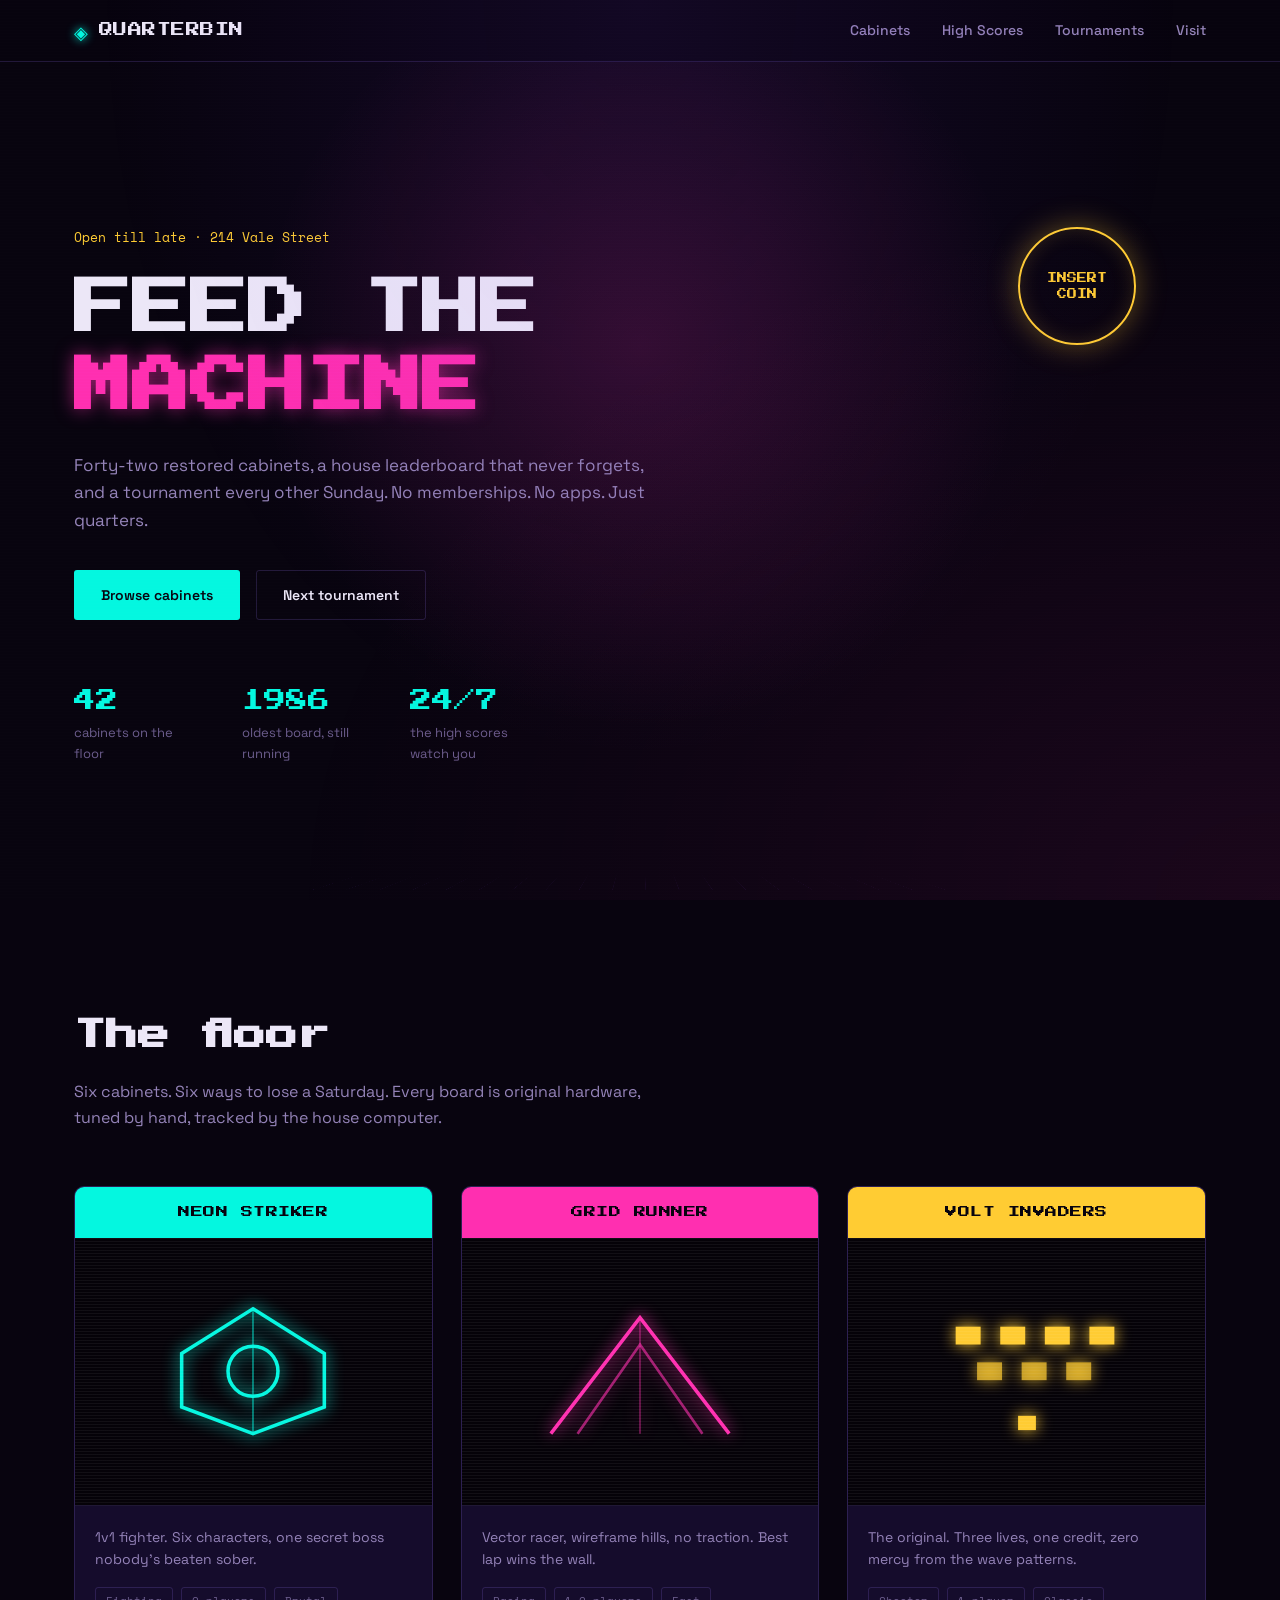
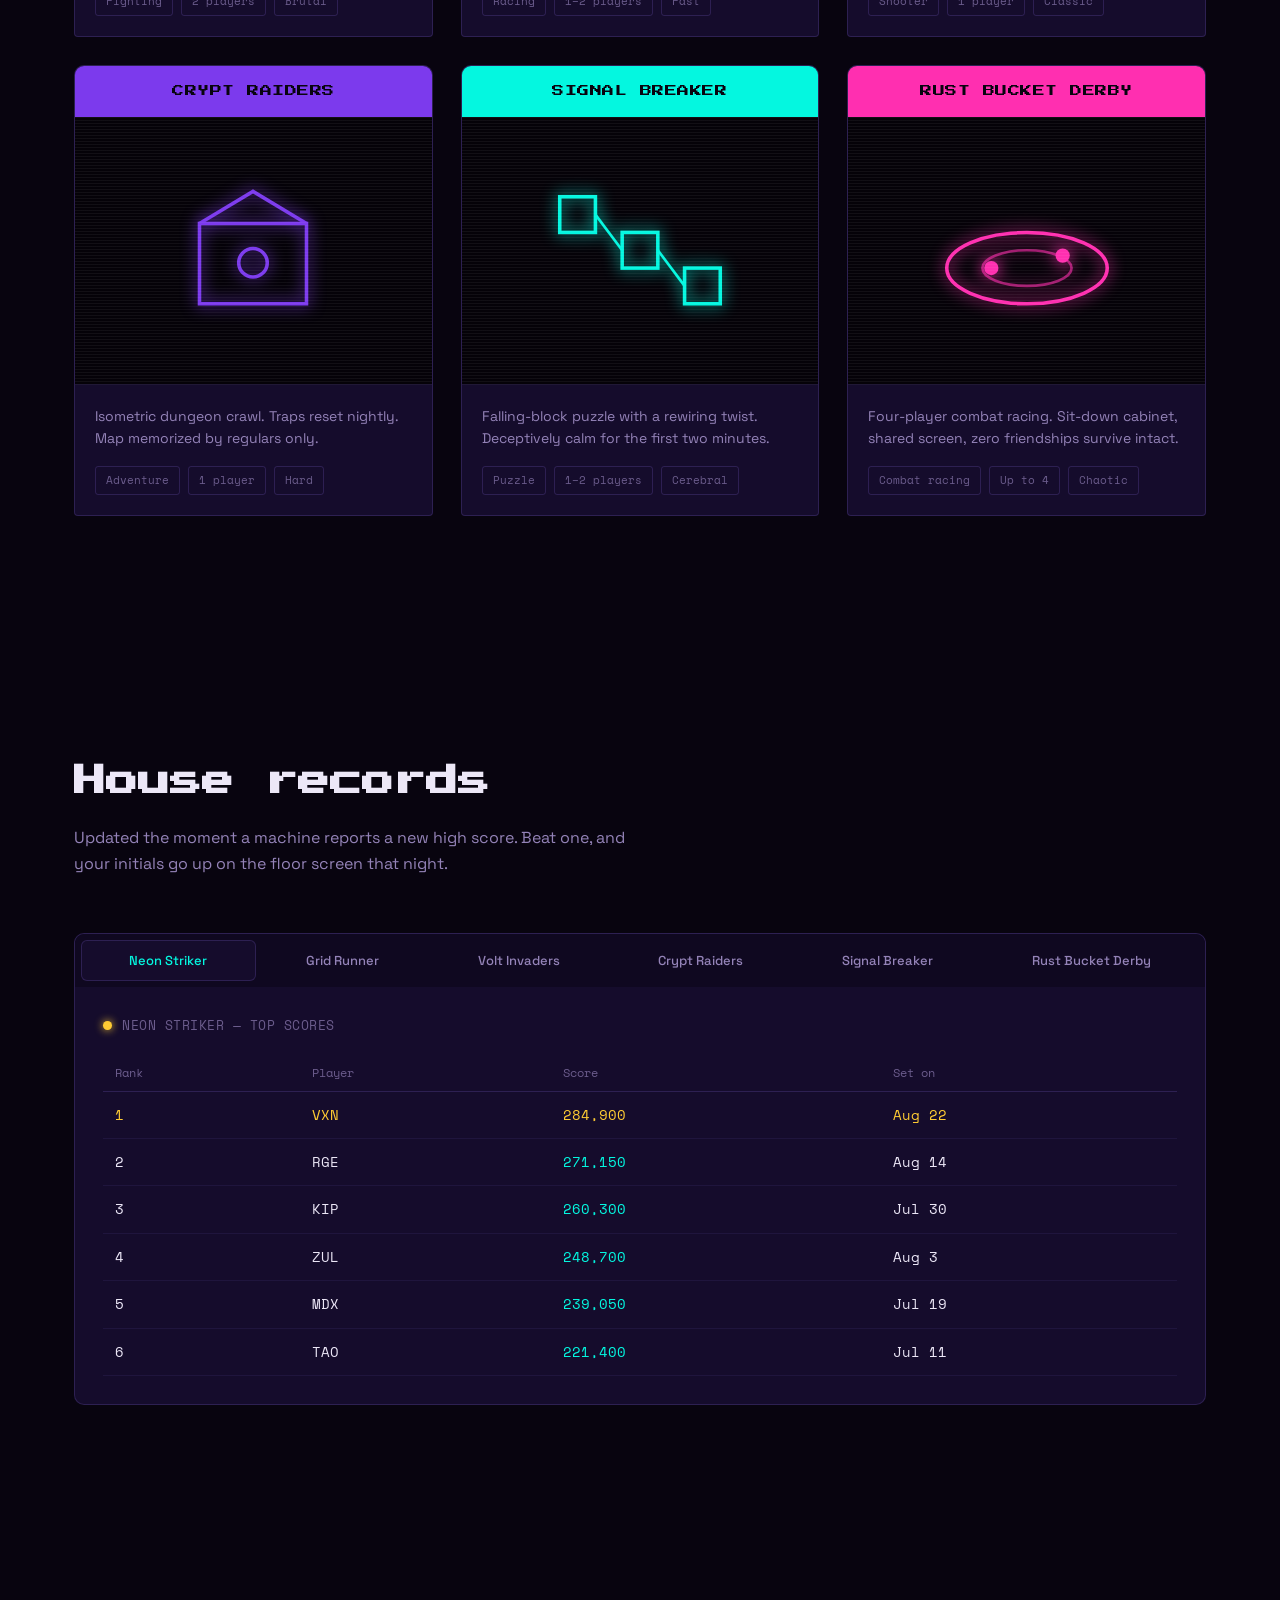
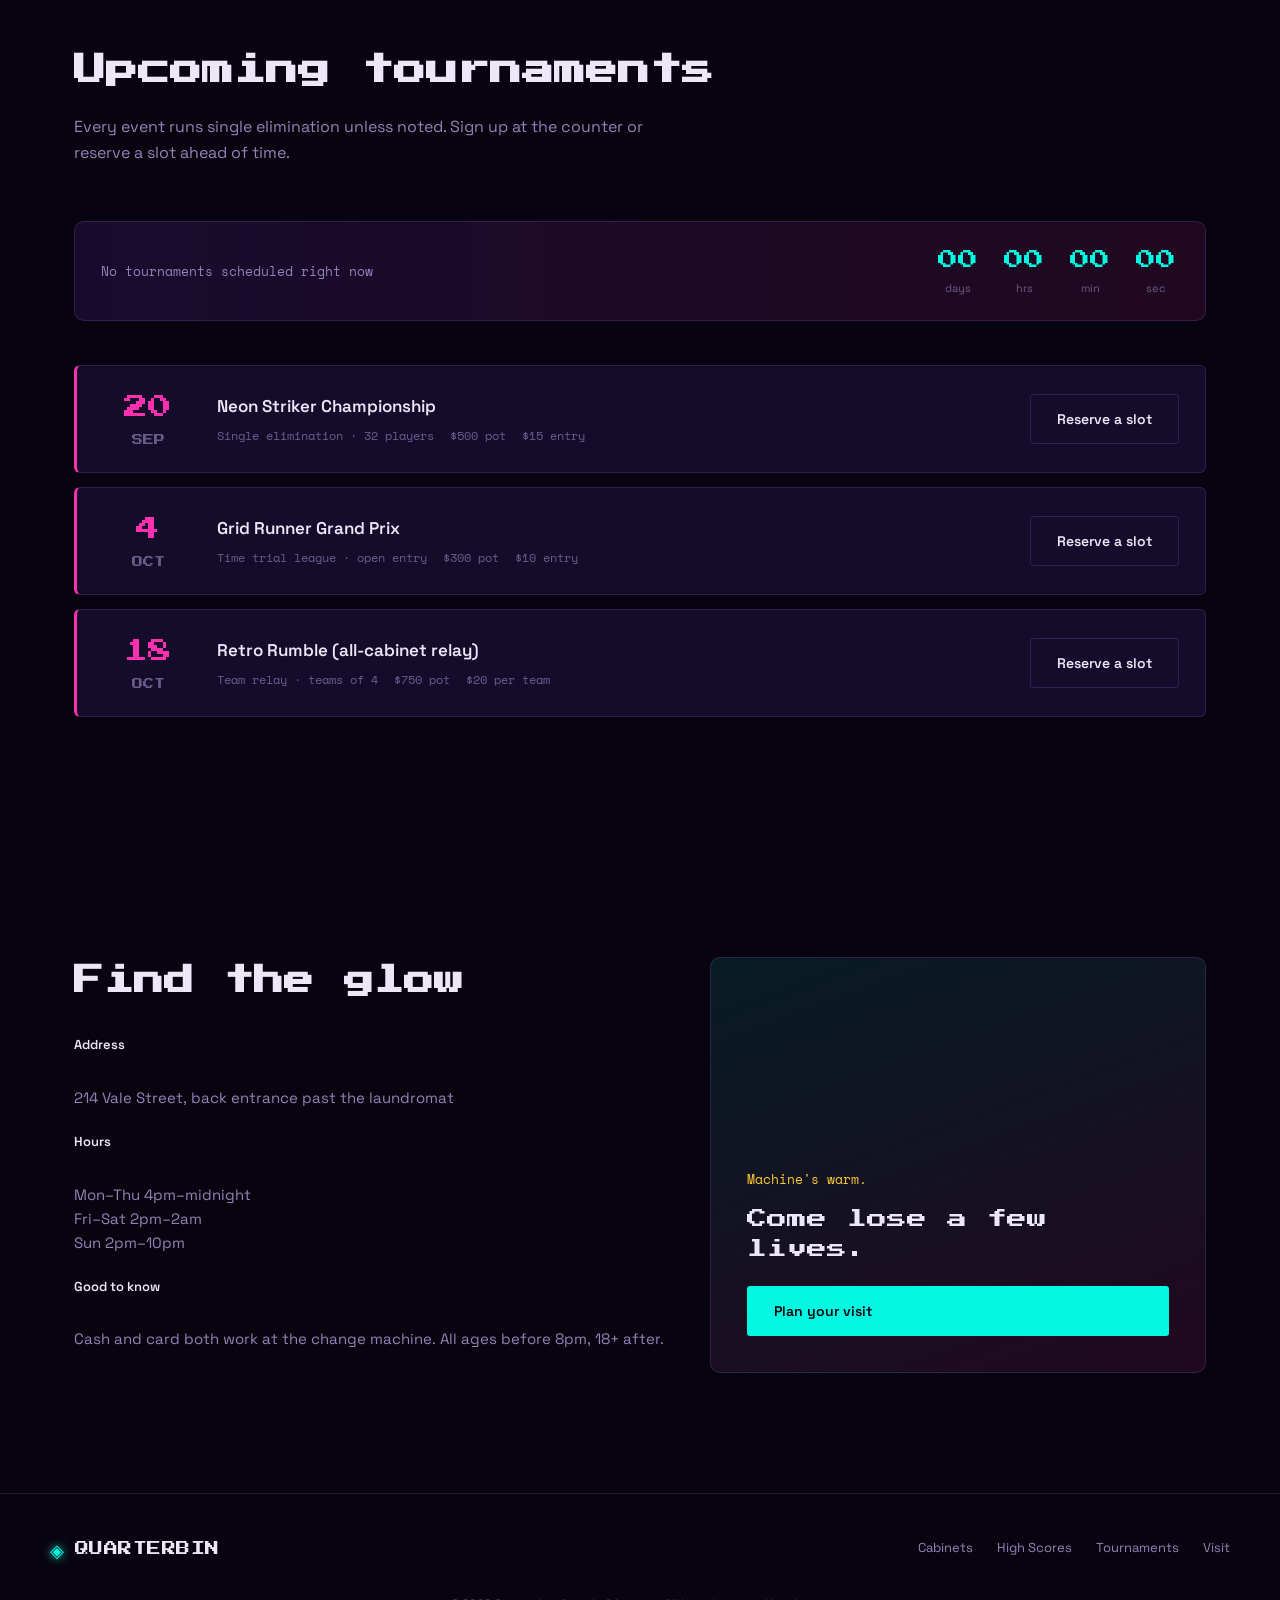
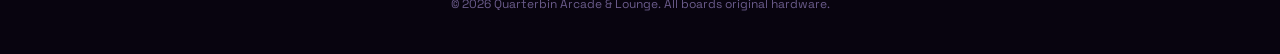
==== index.html @ ea7c8a35 "Add files via upload" ====
<!DOCTYPE html>
<html lang="en">
<head>
<meta charset="UTF-8">
<meta name="viewport" content="width=device-width, initial-scale=1.0">
<title>QUARTERBIN &mdash; Arcade &amp; Lounge</title>
<meta name="description" content="QUARTERBIN is a retro arcade lounge with 40+ working cabinets, live leaderboards, and monthly tournaments.">
<link rel="preconnect" href="https://fonts.googleapis.com">
<link rel="preconnect" href="https://fonts.gstatic.com" crossorigin>
<link href="https://fonts.googleapis.com/css2?family=Press+Start+2P&family=Space+Grotesk:wght@400;500;600;700&family=Space+Mono:wght@400;700&display=swap" rel="stylesheet">
<link rel="stylesheet" href="styles.css">
</head>
<body>

<div class="scanline-overlay" aria-hidden="true"></div>
<div class="noise-overlay" aria-hidden="true"></div>

<a class="skip-link" href="#main">Skip to content</a>

<header class="site-header" id="top">
  <div class="header-inner">
    <a href="#top" class="logo">
      <span class="logo-mark">◈</span>
      <span class="logo-text">QUARTERBIN</span>
    </a>
    <button class="nav-toggle" id="navToggle" aria-expanded="false" aria-controls="primaryNav" aria-label="Toggle menu">
      <span></span><span></span><span></span>
    </button>
    <nav class="primary-nav" id="primaryNav">
      <a href="#games">Cabinets</a>
      <a href="#leaderboards">High Scores</a>
      <a href="#tournaments">Tournaments</a>
      <a href="#visit">Visit</a>
    </nav>
  </div>
</header>

<main id="main">

  <!-- HERO -->
  <section class="hero" id="home">
    <div class="hero-grid-floor" aria-hidden="true"></div>
    <div class="hero-content">
      <p class="hero-kicker">Open till late &middot; 214 Vale Street</p>
      <h1 class="hero-title">
        <span class="flicker-in">FEED THE</span>
        <span class="hero-title-accent flicker-in delay-1">MACHINE</span>
      </h1>
      <p class="hero-sub">Forty-two restored cabinets, a house leaderboard that never forgets, and a tournament every other Sunday. No memberships. No apps. Just quarters.</p>
      <div class="hero-actions">
        <a href="#games" class="btn btn-primary">Browse cabinets</a>
        <a href="#tournaments" class="btn btn-ghost">Next tournament</a>
      </div>
      <div class="hero-stats">
        <div class="hero-stat"><span class="num">42</span><span class="label">cabinets on the floor</span></div>
        <div class="hero-stat"><span class="num">1986</span><span class="label">oldest board, still running</span></div>
        <div class="hero-stat"><span class="num">24/7</span><span class="label">the high scores watch you</span></div>
      </div>
    </div>
    <div class="hero-coin" aria-hidden="true">
      <span>INSERT<br>COIN</span>
    </div>
  </section>

  <!-- GAMES -->
  <section class="games" id="games">
    <div class="section-head">
      <h2>The floor</h2>
      <p>Six cabinets. Six ways to lose a Saturday. Every board is original hardware, tuned by hand, tracked by the house computer.</p>
    </div>

    <div class="cabinet-grid">

      <article class="cabinet" style="--glow:#04f7e0;">
        <div class="cabinet-marquee">NEON STRIKER</div>
        <div class="cabinet-screen">
          <div class="screen-content">
            <svg viewBox="0 0 120 90" class="cab-art" aria-hidden="true">
              <polygon points="60,10 100,35 100,65 60,80 20,65 20,35" fill="none" stroke="currentColor" stroke-width="2"/>
              <circle cx="60" cy="45" r="14" fill="none" stroke="currentColor" stroke-width="2"/>
              <line x1="60" y1="10" x2="60" y2="80" stroke="currentColor" stroke-width="1" opacity="0.5"/>
            </svg>
          </div>
          <div class="screen-scan" aria-hidden="true"></div>
        </div>
        <div class="cabinet-panel">
          <p class="cabinet-desc">1v1 fighter. Six characters, one secret boss nobody's beaten sober.</p>
          <div class="cabinet-tags"><span>Fighting</span><span>2 players</span><span>Brutal</span></div>
        </div>
      </article>

      <article class="cabinet" style="--glow:#ff2fb0;">
        <div class="cabinet-marquee">GRID RUNNER</div>
        <div class="cabinet-screen">
          <div class="screen-content">
            <svg viewBox="0 0 120 90" class="cab-art" aria-hidden="true">
              <path d="M10 80 L60 15 L110 80" fill="none" stroke="currentColor" stroke-width="2"/>
              <path d="M25 80 L60 30 L95 80" fill="none" stroke="currentColor" stroke-width="1.5" opacity="0.6"/>
              <line x1="60" y1="15" x2="60" y2="80" stroke="currentColor" stroke-width="1" opacity="0.4"/>
            </svg>
          </div>
          <div class="screen-scan" aria-hidden="true"></div>
        </div>
        <div class="cabinet-panel">
          <p class="cabinet-desc">Vector racer, wireframe hills, no traction. Best lap wins the wall.</p>
          <div class="cabinet-tags"><span>Racing</span><span>1&ndash;2 players</span><span>Fast</span></div>
        </div>
      </article>

      <article class="cabinet" style="--glow:#ffcc33;">
        <div class="cabinet-marquee">VOLT INVADERS</div>
        <div class="cabinet-screen">
          <div class="screen-content">
            <svg viewBox="0 0 120 90" class="cab-art" aria-hidden="true">
              <rect x="20" y="20" width="14" height="10" fill="currentColor"/>
              <rect x="45" y="20" width="14" height="10" fill="currentColor"/>
              <rect x="70" y="20" width="14" height="10" fill="currentColor"/>
              <rect x="95" y="20" width="14" height="10" fill="currentColor"/>
              <rect x="32" y="40" width="14" height="10" fill="currentColor" opacity="0.7"/>
              <rect x="57" y="40" width="14" height="10" fill="currentColor" opacity="0.7"/>
              <rect x="82" y="40" width="14" height="10" fill="currentColor" opacity="0.7"/>
              <rect x="55" y="70" width="10" height="8" fill="currentColor"/>
            </svg>
          </div>
          <div class="screen-scan" aria-hidden="true"></div>
        </div>
        <div class="cabinet-panel">
          <p class="cabinet-desc">The original. Three lives, one credit, zero mercy from the wave patterns.</p>
          <div class="cabinet-tags"><span>Shooter</span><span>1 player</span><span>Classic</span></div>
        </div>
      </article>

      <article class="cabinet" style="--glow:#7c3aed;">
        <div class="cabinet-marquee">CRYPT RAIDERS</div>
        <div class="cabinet-screen">
          <div class="screen-content">
            <svg viewBox="0 0 120 90" class="cab-art" aria-hidden="true">
              <rect x="30" y="30" width="60" height="45" fill="none" stroke="currentColor" stroke-width="2"/>
              <path d="M30 30 L60 12 L90 30" fill="none" stroke="currentColor" stroke-width="2"/>
              <circle cx="60" cy="52" r="8" fill="none" stroke="currentColor" stroke-width="2"/>
            </svg>
          </div>
          <div class="screen-scan" aria-hidden="true"></div>
        </div>
        <div class="cabinet-panel">
          <p class="cabinet-desc">Isometric dungeon crawl. Traps reset nightly. Map memorized by regulars only.</p>
          <div class="cabinet-tags"><span>Adventure</span><span>1 player</span><span>Hard</span></div>
        </div>
      </article>

      <article class="cabinet" style="--glow:#04f7e0;">
        <div class="cabinet-marquee">SIGNAL BREAKER</div>
        <div class="cabinet-screen">
          <div class="screen-content">
            <svg viewBox="0 0 120 90" class="cab-art" aria-hidden="true">
              <rect x="15" y="15" width="20" height="20" fill="none" stroke="currentColor" stroke-width="2"/>
              <rect x="50" y="35" width="20" height="20" fill="none" stroke="currentColor" stroke-width="2"/>
              <rect x="85" y="55" width="20" height="20" fill="none" stroke="currentColor" stroke-width="2"/>
              <line x1="35" y1="25" x2="50" y2="45" stroke="currentColor" stroke-width="1.5"/>
              <line x1="70" y1="45" x2="85" y2="65" stroke="currentColor" stroke-width="1.5"/>
            </svg>
          </div>
          <div class="screen-scan" aria-hidden="true"></div>
        </div>
        <div class="cabinet-panel">
          <p class="cabinet-desc">Falling-block puzzle with a rewiring twist. Deceptively calm for the first two minutes.</p>
          <div class="cabinet-tags"><span>Puzzle</span><span>1&ndash;2 players</span><span>Cerebral</span></div>
        </div>
      </article>

      <article class="cabinet" style="--glow:#ff2fb0;">
        <div class="cabinet-marquee">RUST BUCKET DERBY</div>
        <div class="cabinet-screen">
          <div class="screen-content">
            <svg viewBox="0 0 120 90" class="cab-art" aria-hidden="true">
              <ellipse cx="60" cy="55" rx="45" ry="20" fill="none" stroke="currentColor" stroke-width="2"/>
              <ellipse cx="60" cy="55" rx="25" ry="10" fill="none" stroke="currentColor" stroke-width="1.5" opacity="0.6"/>
              <circle cx="40" cy="55" r="4" fill="currentColor"/>
              <circle cx="80" cy="48" r="4" fill="currentColor"/>
            </svg>
          </div>
          <div class="screen-scan" aria-hidden="true"></div>
        </div>
        <div class="cabinet-panel">
          <p class="cabinet-desc">Four-player combat racing. Sit-down cabinet, shared screen, zero friendships survive intact.</p>
          <div class="cabinet-tags"><span>Combat racing</span><span>Up to 4</span><span>Chaotic</span></div>
        </div>
      </article>

    </div>
  </section>

  <!-- LEADERBOARDS -->
  <section class="leaderboards" id="leaderboards">
    <div class="section-head">
      <h2>House records</h2>
      <p>Updated the moment a machine reports a new high score. Beat one, and your initials go up on the floor screen that night.</p>
    </div>

    <div class="board-panel">
      <div class="board-tabs" id="boardTabs" role="tablist" aria-label="Choose a cabinet leaderboard">
        <button class="board-tab is-active" role="tab" aria-selected="true" data-game="neon-striker">Neon Striker</button>
        <button class="board-tab" role="tab" aria-selected="false" data-game="grid-runner">Grid Runner</button>
        <button class="board-tab" role="tab" aria-selected="false" data-game="volt-invaders">Volt Invaders</button>
        <button class="board-tab" role="tab" aria-selected="false" data-game="crypt-raiders">Crypt Raiders</button>
        <button class="board-tab" role="tab" aria-selected="false" data-game="signal-breaker">Signal Breaker</button>
        <button class="board-tab" role="tab" aria-selected="false" data-game="rust-bucket-derby">Rust Bucket Derby</button>
      </div>

      <div class="board-terminal">
        <div class="terminal-head">
          <span class="terminal-dot"></span>
          <span class="terminal-title" id="boardTitle">NEON STRIKER &mdash; TOP SCORES</span>
        </div>
        <table class="score-table">
          <thead>
            <tr><th>Rank</th><th>Player</th><th>Score</th><th>Set on</th></tr>
          </thead>
          <tbody id="scoreBody">
            <!-- populated by script.js -->
          </tbody>
        </table>
      </div>
    </div>
  </section>

  <!-- TOURNAMENTS -->
  <section class="tournaments" id="tournaments">
    <div class="section-head">
      <h2>Upcoming tournaments</h2>
      <p>Every event runs single elimination unless noted. Sign up at the counter or reserve a slot ahead of time.</p>
    </div>

    <div class="countdown-strip">
      <span class="countdown-label" id="countdownLabel">Next event in</span>
      <div class="countdown-clock" id="countdownClock" aria-live="polite">
        <div class="clock-unit"><span class="clock-num" id="cd-days">00</span><span class="clock-word">days</span></div>
        <div class="clock-unit"><span class="clock-num" id="cd-hours">00</span><span class="clock-word">hrs</span></div>
        <div class="clock-unit"><span class="clock-num" id="cd-mins">00</span><span class="clock-word">min</span></div>
        <div class="clock-unit"><span class="clock-num" id="cd-secs">00</span><span class="clock-word">sec</span></div>
      </div>
    </div>

    <div class="tourney-list" id="tourneyList">
      <!-- populated by script.js -->
    </div>
  </section>

  <!-- VISIT -->
  <section class="visit" id="visit">
    <div class="visit-inner">
      <div class="visit-info">
        <h2>Find the glow</h2>
        <p class="visit-line"><strong>Address</strong><br>214 Vale Street, back entrance past the laundromat</p>
        <p class="visit-line"><strong>Hours</strong><br>Mon&ndash;Thu 4pm&ndash;midnight<br>Fri&ndash;Sat 2pm&ndash;2am<br>Sun 2pm&ndash;10pm</p>
        <p class="visit-line"><strong>Good to know</strong><br>Cash and card both work at the change machine. All ages before 8pm, 18+ after.</p>
      </div>
      <div class="visit-card">
        <p class="visit-card-kicker">Machine's warm.</p>
        <p class="visit-card-title">Come lose a few lives.</p>
        <a href="#top" class="btn btn-primary">Plan your visit</a>
      </div>
    </div>
  </section>

</main>

<footer class="site-footer">
  <div class="footer-inner">
    <a href="#top" class="logo footer-logo">
      <span class="logo-mark">◈</span>
      <span class="logo-text">QUARTERBIN</span>
    </a>
    <nav class="footer-nav">
      <a href="#games">Cabinets</a>
      <a href="#leaderboards">High Scores</a>
      <a href="#tournaments">Tournaments</a>
      <a href="#visit">Visit</a>
    </nav>
    <p class="footer-fine">&copy; 2026 Quarterbin Arcade &amp; Lounge. All boards original hardware.</p>
  </div>
</footer>

<script src="script.js"></script>
</body>
</html>
---- styles.css ----
/* ==========================================================================
   QUARTERBIN — Cyberpunk Arcade Hub
   Tokens
   ========================================================================== */
:root{
  --bg: #08040f;
  --bg-alt: #0f0820;
  --panel: #150c2c;
  --panel-line: rgba(155, 123, 255, 0.18);

  --cyan: #04f7e0;
  --magenta: #ff2fb0;
  --amber: #ffcc33;
  --violet: #7c3aed;

  --text: #ece7f7;
  --muted: #9483b8;
  --muted-dim: #6b5c8c;

  --font-display: 'Press Start 2P', monospace;
  --font-body: 'Space Grotesk', sans-serif;
  --font-mono: 'Space Mono', monospace;

  --radius-cab: 10px 10px 4px 4px;
}

*, *::before, *::after{ box-sizing: border-box; }

html{ scroll-behavior: smooth; }

body{
  margin: 0;
  background: var(--bg);
  color: var(--text);
  font-family: var(--font-body);
  font-size: 16px;
  line-height: 1.6;
  -webkit-font-smoothing: antialiased;
}

h1, h2, h3{ margin: 0; font-weight: 600; }

p{ margin: 0; }

a{ color: inherit; text-decoration: none; }

img, svg{ display: block; max-width: 100%; }

button{ font-family: inherit; cursor: pointer; }

::selection{ background: var(--magenta); color: #08040f; }

:focus-visible{
  outline: 2px solid var(--cyan);
  outline-offset: 3px;
}

.skip-link{
  position: absolute;
  left: -9999px;
  top: 0;
  background: var(--cyan);
  color: #08040f;
  padding: 10px 16px;
  z-index: 999;
  font-weight: 600;
}
.skip-link:focus{ left: 12px; top: 12px; }

/* Background texture layers */
.scanline-overlay{
  position: fixed;
  inset: 0;
  pointer-events: none;
  z-index: 200;
  background: repeating-linear-gradient(
    to bottom,
    rgba(255,255,255,0.025) 0px,
    rgba(255,255,255,0.025) 1px,
    transparent 1px,
    transparent 3px
  );
  mix-blend-mode: overlay;
}

.noise-overlay{
  position: fixed;
  inset: 0;
  pointer-events: none;
  z-index: 199;
  background: radial-gradient(ellipse at 50% 0%, rgba(124,58,237,0.10), transparent 60%),
              radial-gradient(ellipse at 100% 100%, rgba(255,47,176,0.08), transparent 55%);
}

/* ==========================================================================
   Header
   ========================================================================== */
.site-header{
  position: sticky;
  top: 0;
  z-index: 100;
  background: rgba(8,4,15,0.82);
  backdrop-filter: blur(10px);
  border-bottom: 1px solid var(--panel-line);
}

.header-inner{
  max-width: 1180px;
  margin: 0 auto;
  padding: 16px 24px;
  display: flex;
  align-items: center;
  justify-content: space-between;
}

.logo{
  display: flex;
  align-items: center;
  gap: 10px;
  font-family: var(--font-display);
  font-size: 14px;
  letter-spacing: 0.5px;
}
.logo-mark{
  color: var(--cyan);
  font-size: 18px;
  text-shadow: 0 0 10px var(--cyan);
}
.logo-text{ color: var(--text); }

.primary-nav{
  display: flex;
  gap: 32px;
}
.primary-nav a{
  font-size: 14px;
  font-weight: 500;
  color: var(--muted);
  transition: color 0.15s ease;
  position: relative;
}
.primary-nav a:hover,
.primary-nav a:focus-visible{ color: var(--cyan); }

.nav-toggle{
  display: none;
  flex-direction: column;
  gap: 5px;
  background: none;
  border: none;
  padding: 6px;
}
.nav-toggle span{
  width: 22px;
  height: 2px;
  background: var(--text);
  display: block;
}

/* ==========================================================================
   Buttons
   ========================================================================== */
.btn{
  display: inline-block;
  padding: 13px 26px;
  font-size: 14px;
  font-weight: 600;
  border-radius: 3px;
  border: 1px solid transparent;
  transition: transform 0.12s ease, box-shadow 0.15s ease, background 0.15s ease;
}
.btn-primary{
  background: var(--cyan);
  color: #08040f;
  box-shadow: 0 0 0 rgba(4,247,224,0);
}
.btn-primary:hover{
  box-shadow: 0 0 24px rgba(4,247,224,0.45);
  transform: translateY(-1px);
}
.btn-ghost{
  border-color: var(--panel-line);
  color: var(--text);
}
.btn-ghost:hover{
  border-color: var(--magenta);
  color: var(--magenta);
}

/* ==========================================================================
   Hero
   ========================================================================== */
.hero{
  position: relative;
  min-height: 92vh;
  display: flex;
  align-items: center;
  overflow: hidden;
  padding: 120px 24px 80px;
  isolation: isolate;
}

.hero-grid-floor{
  position: absolute;
  left: 0; right: 0; bottom: -10%;
  height: 60%;
  background-image:
    linear-gradient(to right, rgba(124,58,237,0.35) 1px, transparent 1px),
    linear-gradient(to bottom, rgba(124,58,237,0.35) 1px, transparent 1px);
  background-size: 60px 60px;
  transform: perspective(400px) rotateX(65deg);
  transform-origin: bottom;
  mask-image: linear-gradient(to top, rgba(0,0,0,0.9), transparent);
  -webkit-mask-image: linear-gradient(to top, rgba(0,0,0,0.9), transparent);
  z-index: -1;
}
.hero::before{
  content: '';
  position: absolute;
  top: -20%; left: 50%;
  width: 900px; height: 900px;
  background: radial-gradient(circle, rgba(255,47,176,0.16), transparent 60%);
  transform: translateX(-50%);
  z-index: -1;
}

.hero-content{
  max-width: 720px;
}

.hero-kicker{
  font-family: var(--font-mono);
  font-size: 13px;
  color: var(--amber);
  margin-bottom: 22px;
}

.hero-title{
  font-family: var(--font-display);
  font-size: clamp(32px, 6vw, 58px);
  line-height: 1.35;
  color: var(--text);
}
.hero-title-accent{
  display: block;
  color: var(--magenta);
  text-shadow: 0 0 18px rgba(255,47,176,0.55);
}

.flicker-in{
  display: inline-block;
  animation: flickerIn 1.4s steps(1, end) both;
}
.flicker-in.delay-1{ animation-delay: 0.25s; }

@keyframes flickerIn{
  0%{ opacity: 0; }
  6%{ opacity: 1; }
  8%{ opacity: 0.2; }
  10%{ opacity: 1; }
  20%{ opacity: 0.4; }
  24%{ opacity: 1; }
  100%{ opacity: 1; }
}

.hero-sub{
  margin-top: 26px;
  max-width: 52ch;
  font-size: 17px;
  color: var(--muted);
}

.hero-actions{
  margin-top: 36px;
  display: flex;
  gap: 16px;
  flex-wrap: wrap;
}

.hero-stats{
  margin-top: 64px;
  display: flex;
  gap: 40px;
  flex-wrap: wrap;
}
.hero-stat{ display: flex; flex-direction: column; gap: 4px; }
.hero-stat .num{
  font-family: var(--font-display);
  font-size: 22px;
  color: var(--cyan);
}
.hero-stat .label{
  font-size: 13px;
  color: var(--muted-dim);
  max-width: 16ch;
}

.hero-coin{
  position: absolute;
  right: 8%;
  top: 20%;
  width: 118px;
  height: 118px;
  border-radius: 50%;
  border: 2px solid var(--amber);
  display: flex;
  align-items: center;
  justify-content: center;
  text-align: center;
  font-family: var(--font-display);
  font-size: 10px;
  line-height: 1.6;
  color: var(--amber);
  box-shadow: 0 0 30px rgba(255,204,51,0.35), inset 0 0 20px rgba(255,204,51,0.15);
  animation: coinPulse 2.6s ease-in-out infinite;
}
@keyframes coinPulse{
  0%, 100%{ box-shadow: 0 0 30px rgba(255,204,51,0.30), inset 0 0 20px rgba(255,204,51,0.12); }
  50%{ box-shadow: 0 0 46px rgba(255,204,51,0.55), inset 0 0 26px rgba(255,204,51,0.22); }
}

@media (max-width: 860px){
  .hero-coin{ display: none; }
}

/* ==========================================================================
   Section shared
   ========================================================================== */
section{
  padding: 120px 24px;
  max-width: 1180px;
  margin: 0 auto;
}

.section-head{
  max-width: 640px;
  margin-bottom: 56px;
}
.section-head h2{
  font-family: var(--font-display);
  font-size: clamp(24px, 3.4vw, 32px);
  color: var(--text);
  margin-bottom: 18px;
}
.section-head p{
  color: var(--muted);
  font-size: 16px;
  max-width: 58ch;
}

/* ==========================================================================
   Cabinets / Games grid
   ========================================================================== */
.cabinet-grid{
  display: grid;
  grid-template-columns: repeat(3, 1fr);
  gap: 28px;
}
@media (max-width: 980px){
  .cabinet-grid{ grid-template-columns: repeat(2, 1fr); }
}
@media (max-width: 640px){
  .cabinet-grid{ grid-template-columns: 1fr; }
}

.cabinet{
  background: var(--panel);
  border: 1px solid var(--panel-line);
  border-radius: var(--radius-cab);
  overflow: hidden;
  transition: border-color 0.2s ease, transform 0.2s ease;
}
.cabinet:hover{
  border-color: var(--glow, var(--cyan));
  transform: translateY(-3px);
}

.cabinet-marquee{
  font-family: var(--font-display);
  font-size: 12px;
  padding: 16px 14px;
  text-align: center;
  color: var(--bg);
  background: var(--glow, var(--cyan));
  letter-spacing: 0.5px;
}

.cabinet-screen{
  position: relative;
  aspect-ratio: 4 / 3;
  background: #050208;
  display: flex;
  align-items: center;
  justify-content: center;
  overflow: hidden;
  border-bottom: 1px solid var(--panel-line);
}
.screen-content{
  color: var(--glow, var(--cyan));
  width: 60%;
  filter: drop-shadow(0 0 8px var(--glow, var(--cyan)));
  transition: transform 0.4s ease;
}
.cabinet:hover .screen-content{ transform: scale(1.06); }

.screen-scan{
  position: absolute;
  inset: 0;
  background: repeating-linear-gradient(
    to bottom,
    rgba(255,255,255,0.05) 0px,
    rgba(255,255,255,0.05) 1px,
    transparent 1px,
    transparent 3px
  );
  pointer-events: none;
}

.cabinet-panel{
  padding: 20px;
}
.cabinet-desc{
  font-size: 14px;
  color: var(--muted);
  margin-bottom: 16px;
  min-height: 42px;
}
.cabinet-tags{
  display: flex;
  gap: 8px;
  flex-wrap: wrap;
}
.cabinet-tags span{
  font-family: var(--font-mono);
  font-size: 11px;
  padding: 5px 10px;
  border: 1px solid var(--panel-line);
  border-radius: 3px;
  color: var(--muted-dim);
}

/* ==========================================================================
   Leaderboards
   ========================================================================== */
.board-panel{
  background: var(--panel);
  border: 1px solid var(--panel-line);
  border-radius: 10px;
  overflow: hidden;
}

.board-tabs{
  display: flex;
  flex-wrap: wrap;
  gap: 2px;
  background: var(--bg-alt);
  padding: 6px;
}
.board-tab{
  flex: 1 1 auto;
  background: transparent;
  border: none;
  color: var(--muted);
  font-size: 13px;
  font-weight: 500;
  padding: 12px 14px;
  border-radius: 6px;
  transition: background 0.15s ease, color 0.15s ease;
  white-space: nowrap;
}
.board-tab:hover{ color: var(--text); }
.board-tab.is-active{
  background: var(--panel);
  color: var(--cyan);
  box-shadow: inset 0 0 0 1px var(--panel-line);
}

.board-terminal{ padding: 28px; }

.terminal-head{
  display: flex;
  align-items: center;
  gap: 10px;
  margin-bottom: 20px;
}
.terminal-dot{
  width: 9px; height: 9px;
  border-radius: 50%;
  background: var(--amber);
  box-shadow: 0 0 8px var(--amber);
}
.terminal-title{
  font-family: var(--font-mono);
  font-size: 13px;
  color: var(--muted-dim);
  letter-spacing: 0.5px;
}

.score-table{
  width: 100%;
  border-collapse: collapse;
  font-family: var(--font-mono);
}
.score-table thead th{
  text-align: left;
  font-size: 12px;
  color: var(--muted-dim);
  font-weight: 400;
  padding: 8px 12px;
  border-bottom: 1px solid var(--panel-line);
}
.score-table tbody td{
  padding: 12px;
  font-size: 14px;
  color: var(--text);
  border-bottom: 1px solid rgba(155,123,255,0.08);
}
.score-table tbody tr:first-child td{ color: var(--amber); }
.score-table tbody tr:hover{ background: rgba(4,247,224,0.04); }
.score-table td:nth-child(3){ color: var(--cyan); }
.score-table tbody tr:first-child td:nth-child(3){ color: var(--amber); }

/* ==========================================================================
   Tournaments
   ========================================================================== */
.countdown-strip{
  display: flex;
  align-items: center;
  justify-content: space-between;
  flex-wrap: wrap;
  gap: 18px;
  background: linear-gradient(90deg, rgba(124,58,237,0.14), rgba(255,47,176,0.10));
  border: 1px solid var(--panel-line);
  border-radius: 10px;
  padding: 22px 26px;
  margin-bottom: 44px;
}
.countdown-label{
  font-family: var(--font-mono);
  font-size: 13px;
  color: var(--muted);
}
.countdown-clock{
  display: flex;
  gap: 20px;
}
.clock-unit{
  display: flex;
  flex-direction: column;
  align-items: center;
  min-width: 46px;
}
.clock-num{
  font-family: var(--font-display);
  font-size: 20px;
  color: var(--cyan);
}
.clock-word{
  font-size: 11px;
  color: var(--muted-dim);
  margin-top: 4px;
}

.tourney-list{
  display: flex;
  flex-direction: column;
  gap: 14px;
}

.tourney-card{
  display: grid;
  grid-template-columns: 90px 1fr auto;
  align-items: center;
  gap: 24px;
  background: var(--panel);
  border: 1px solid var(--panel-line);
  border-left: 3px solid var(--magenta);
  border-radius: 6px;
  padding: 22px 26px;
}
@media (max-width: 700px){
  .tourney-card{ grid-template-columns: 70px 1fr; }
  .tourney-card .tourney-cta{ grid-column: 1 / -1; }
}

.tourney-date{
  text-align: center;
  font-family: var(--font-display);
  color: var(--magenta);
}
.tourney-date .day{ font-size: 24px; display: block; }
.tourney-date .month{ font-size: 11px; color: var(--muted-dim); margin-top: 6px; display: block; }

.tourney-name{
  font-size: 17px;
  font-weight: 600;
  margin-bottom: 6px;
}
.tourney-meta{
  font-family: var(--font-mono);
  font-size: 12px;
  color: var(--muted-dim);
  display: flex;
  gap: 16px;
  flex-wrap: wrap;
}

/* ==========================================================================
   Visit
   ========================================================================== */
.visit-inner{
  display: grid;
  grid-template-columns: 1.2fr 1fr;
  gap: 40px;
  align-items: stretch;
}
@media (max-width: 800px){
  .visit-inner{ grid-template-columns: 1fr; }
}

.visit-info h2{
  font-family: var(--font-display);
  font-size: clamp(22px, 3vw, 30px);
  margin-bottom: 30px;
}
.visit-line{
  margin-bottom: 22px;
  color: var(--muted);
  font-size: 15px;
}
.visit-line strong{
  display: block;
  color: var(--text);
  font-size: 13px;
  text-transform: none;
  margin-bottom: 6px;
  font-weight: 600;
}

.visit-card{
  background: linear-gradient(160deg, rgba(4,247,224,0.10), rgba(255,47,176,0.10));
  border: 1px solid var(--panel-line);
  border-radius: 10px;
  padding: 36px;
  display: flex;
  flex-direction: column;
  justify-content: flex-end;
  gap: 14px;
  min-height: 220px;
}
.visit-card-kicker{
  font-family: var(--font-mono);
  font-size: 13px;
  color: var(--amber);
}
.visit-card-title{
  font-family: var(--font-display);
  font-size: 20px;
  line-height: 1.5;
  margin-bottom: 8px;
}

/* ==========================================================================
   Footer
   ========================================================================== */
.site-footer{
  border-top: 1px solid var(--panel-line);
  padding: 40px 24px;
}
.footer-inner{
  max-width: 1180px;
  margin: 0 auto;
  display: flex;
  align-items: center;
  justify-content: space-between;
  flex-wrap: wrap;
  gap: 20px;
}
.footer-nav{
  display: flex;
  gap: 24px;
}
.footer-nav a{
  font-size: 13px;
  color: var(--muted);
}
.footer-nav a:hover{ color: var(--cyan); }
.footer-fine{
  font-size: 12px;
  color: var(--muted-dim);
  width: 100%;
  text-align: center;
  margin-top: 12px;
}

/* ==========================================================================
   Mobile nav
   ========================================================================== */
@media (max-width: 760px){
  .nav-toggle{ display: flex; }
  .primary-nav{
    position: absolute;
    top: 100%;
    left: 0;
    right: 0;
    background: var(--bg-alt);
    border-bottom: 1px solid var(--panel-line);
    flex-direction: column;
    gap: 0;
    max-height: 0;
    overflow: hidden;
    transition: max-height 0.25s ease;
  }
  .primary-nav.is-open{ max-height: 320px; }
  .primary-nav a{
    padding: 16px 24px;
    border-bottom: 1px solid var(--panel-line);
  }
}

/* ==========================================================================
   Reduced motion
   ========================================================================== */
@media (prefers-reduced-motion: reduce){
  html{ scroll-behavior: auto; }
  .flicker-in{ animation: none; opacity: 1; }
  .hero-coin{ animation: none; }
  .cabinet, .btn, .screen-content{ transition: none; }
}
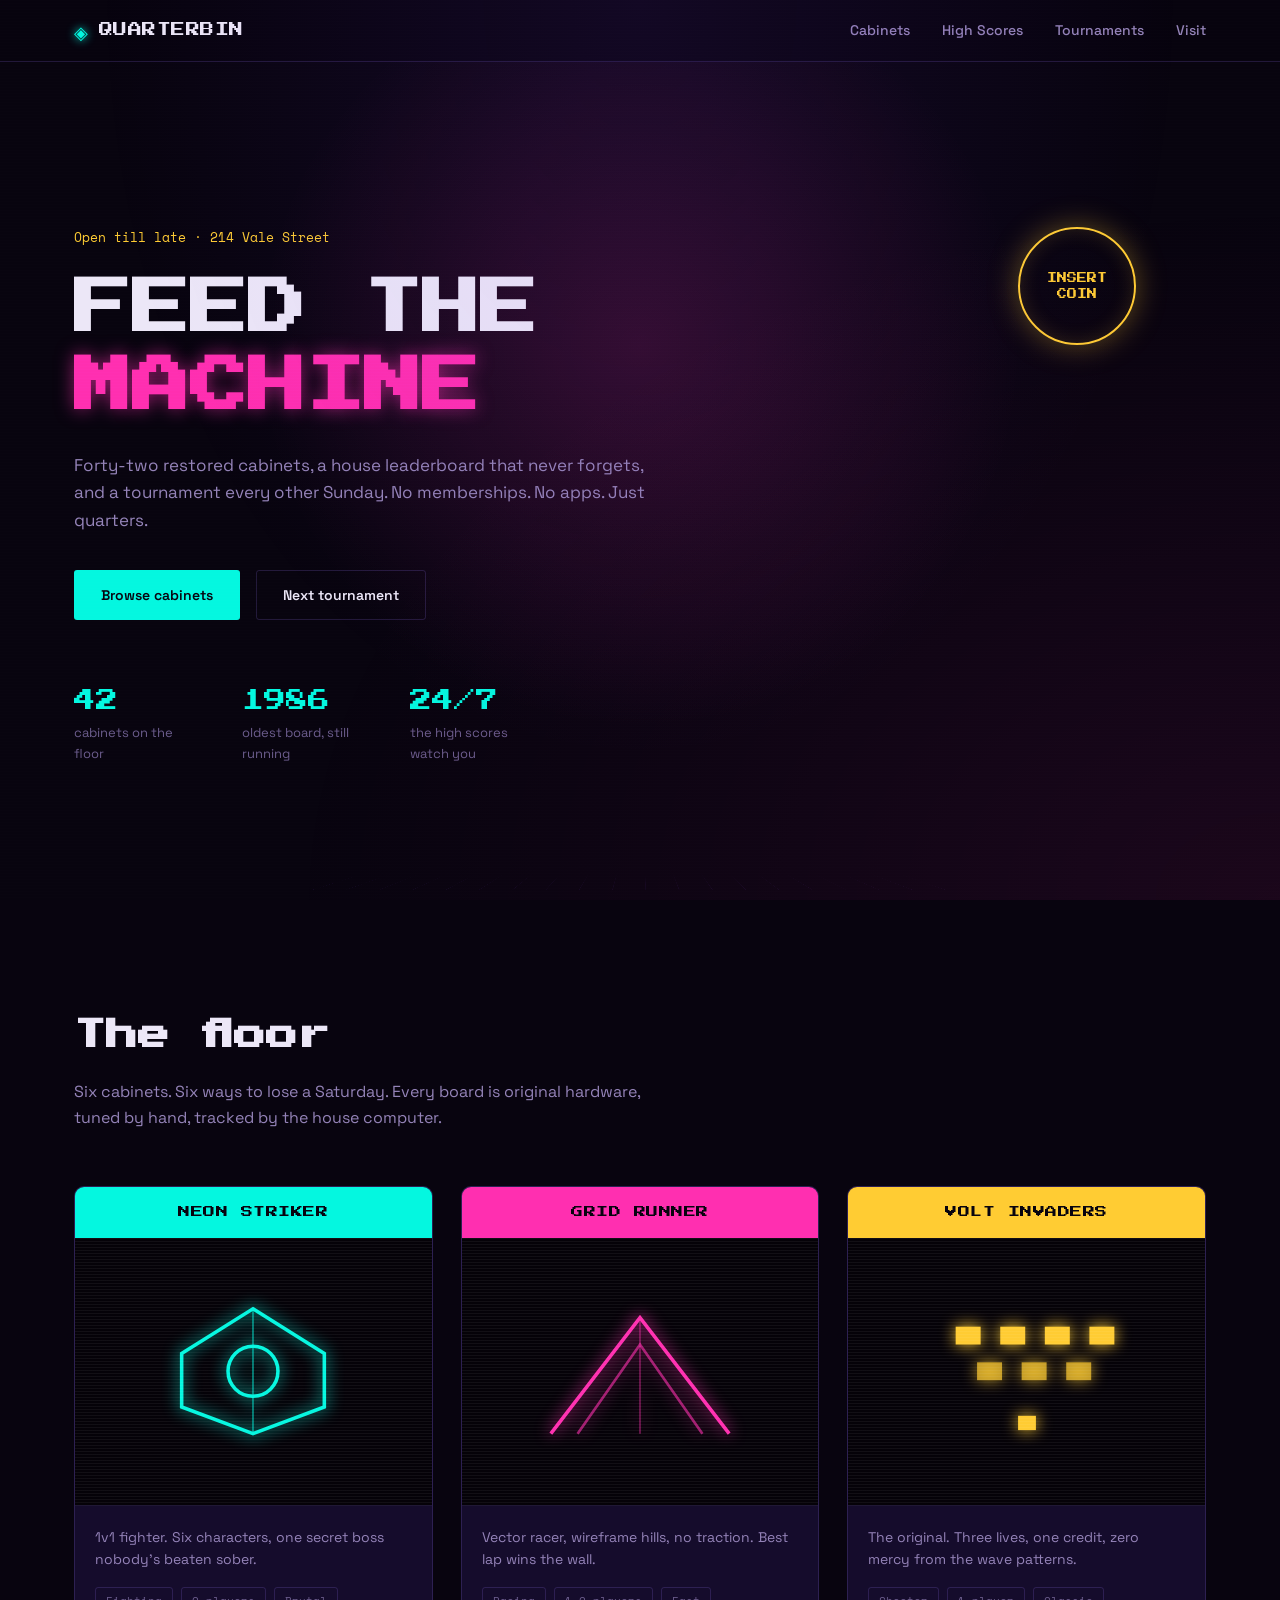
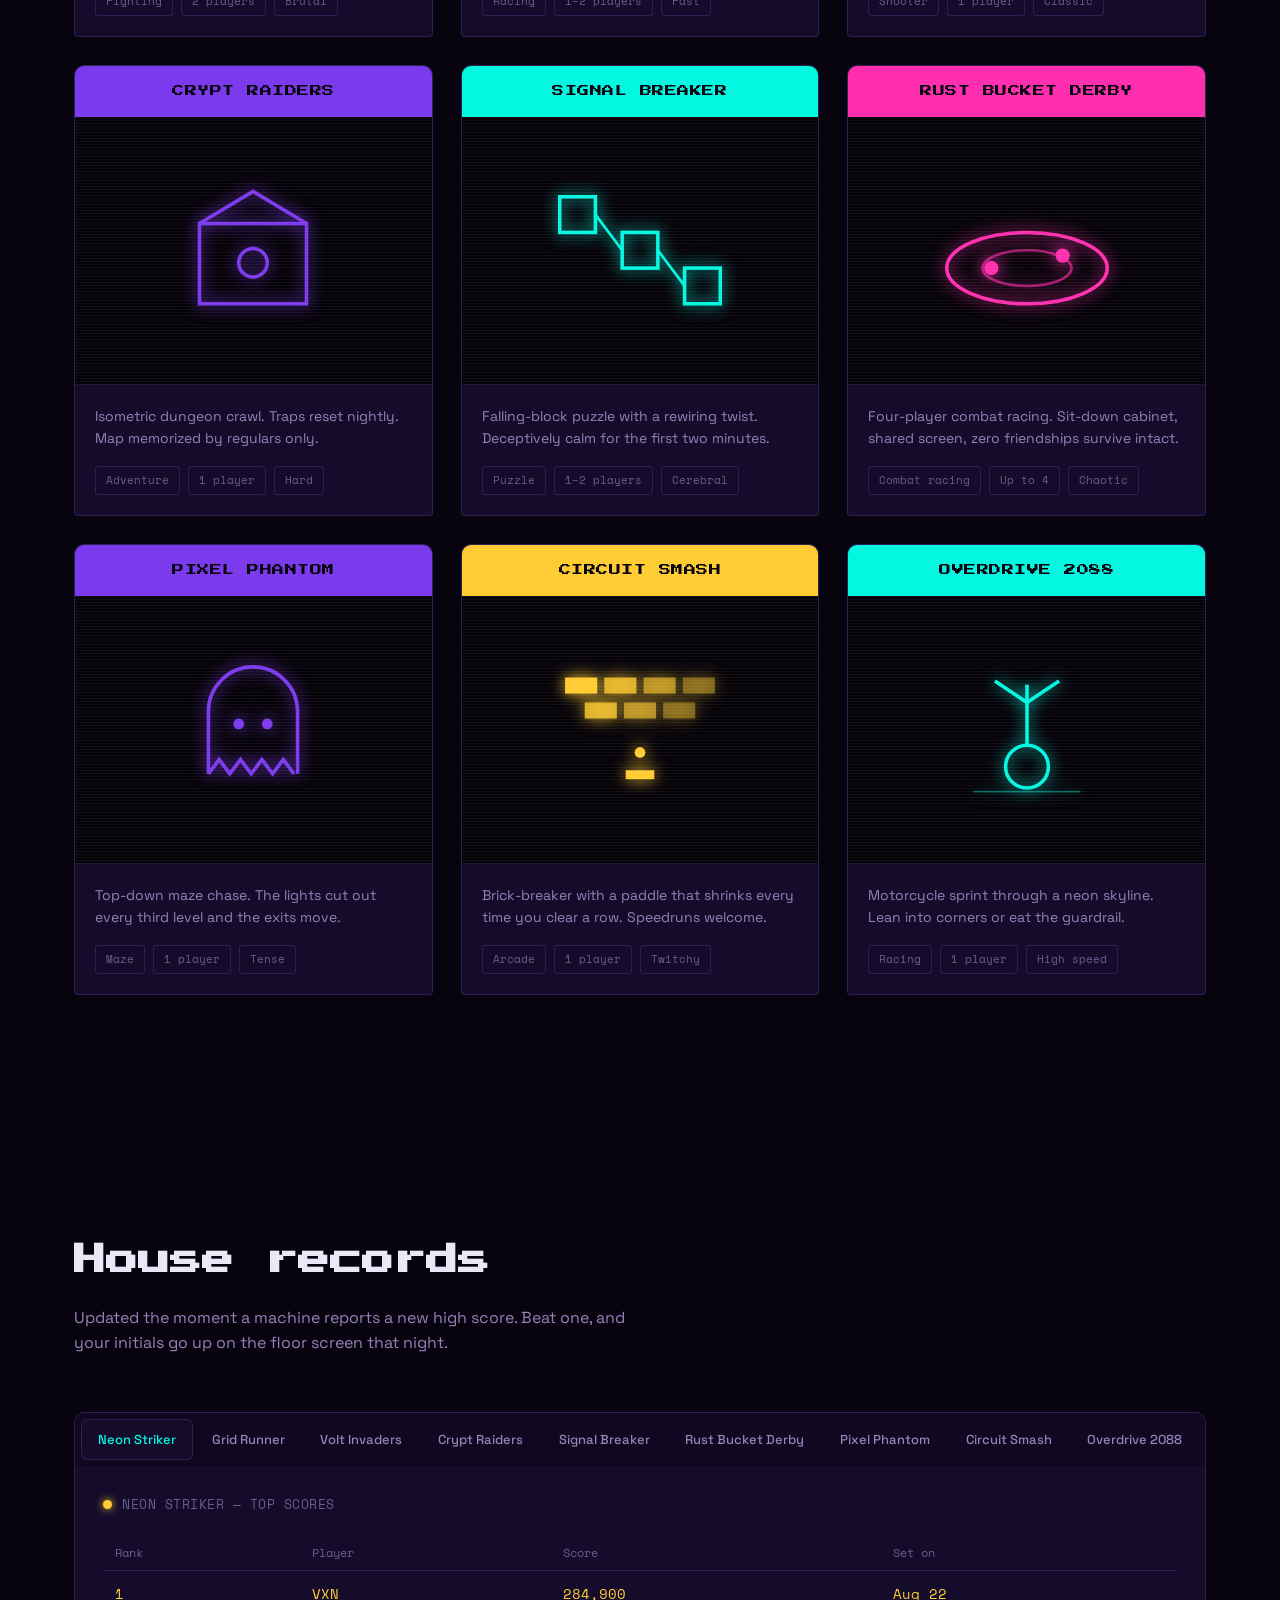
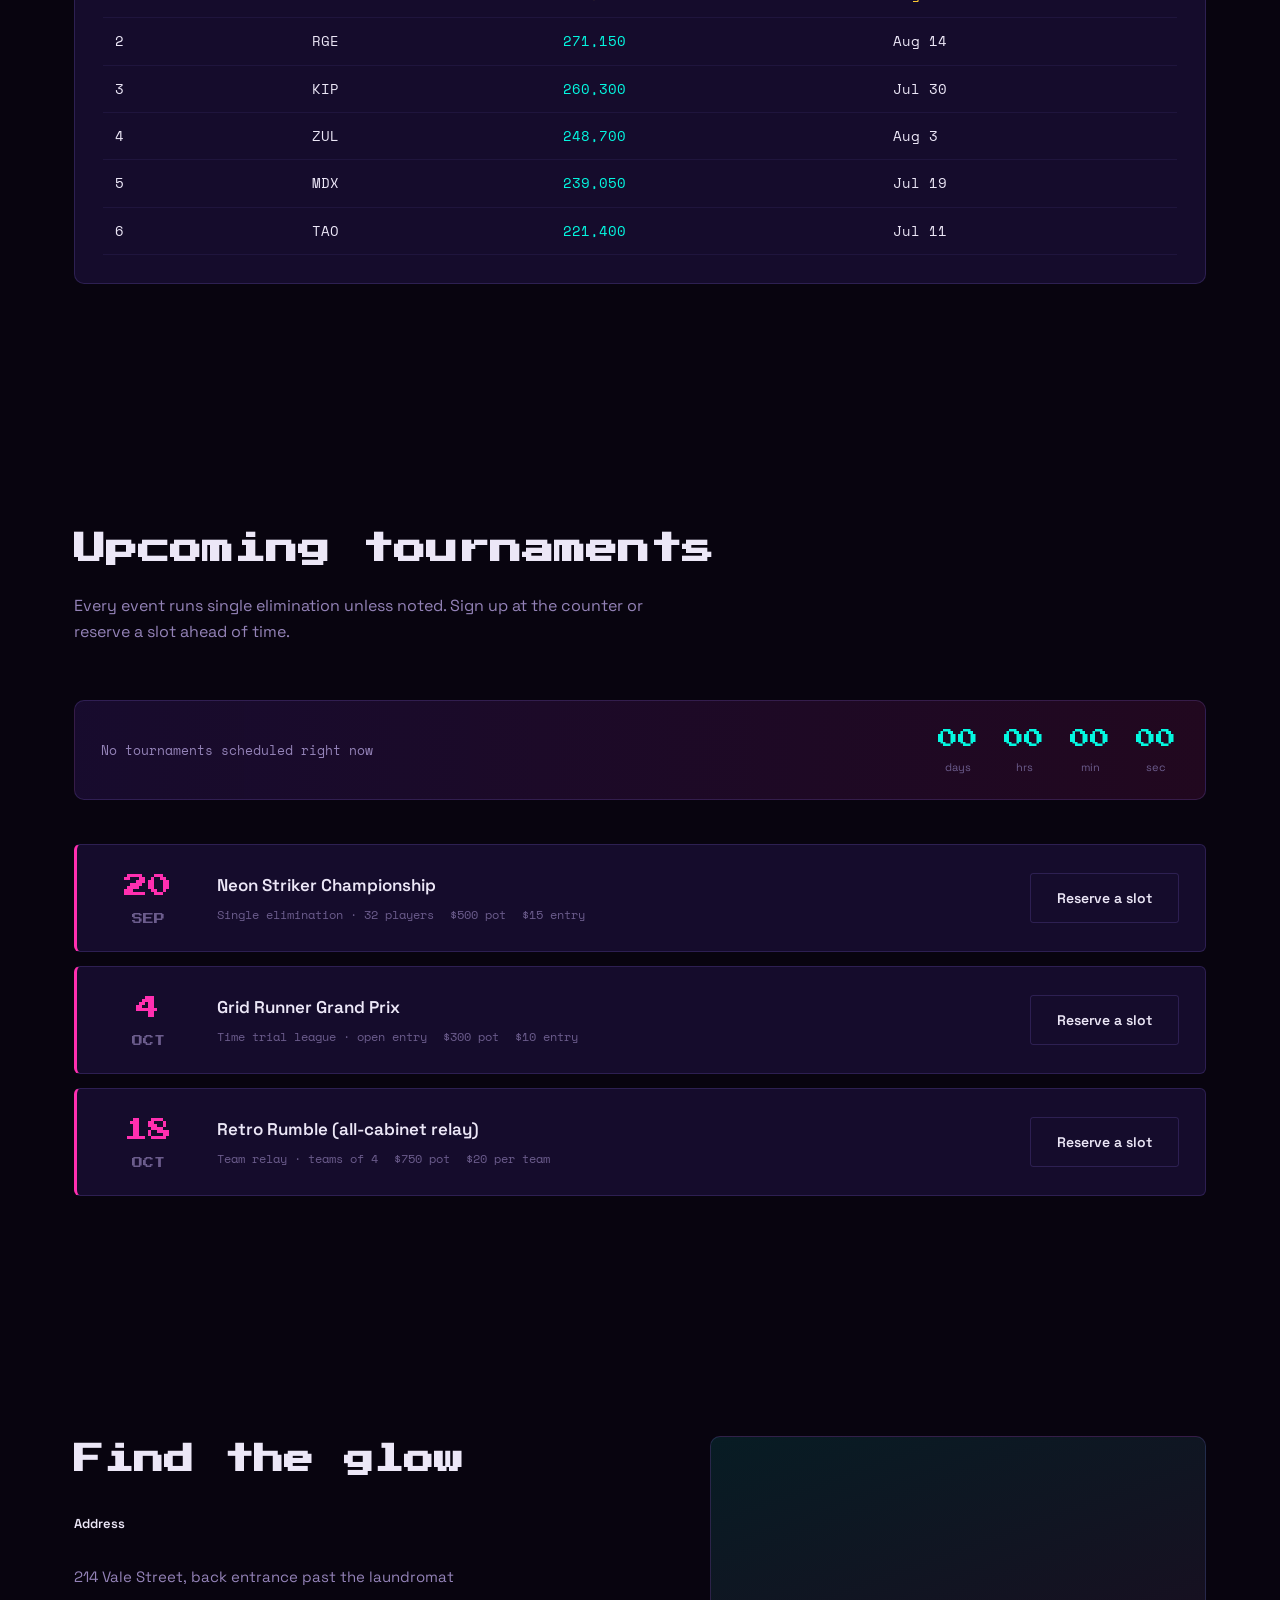
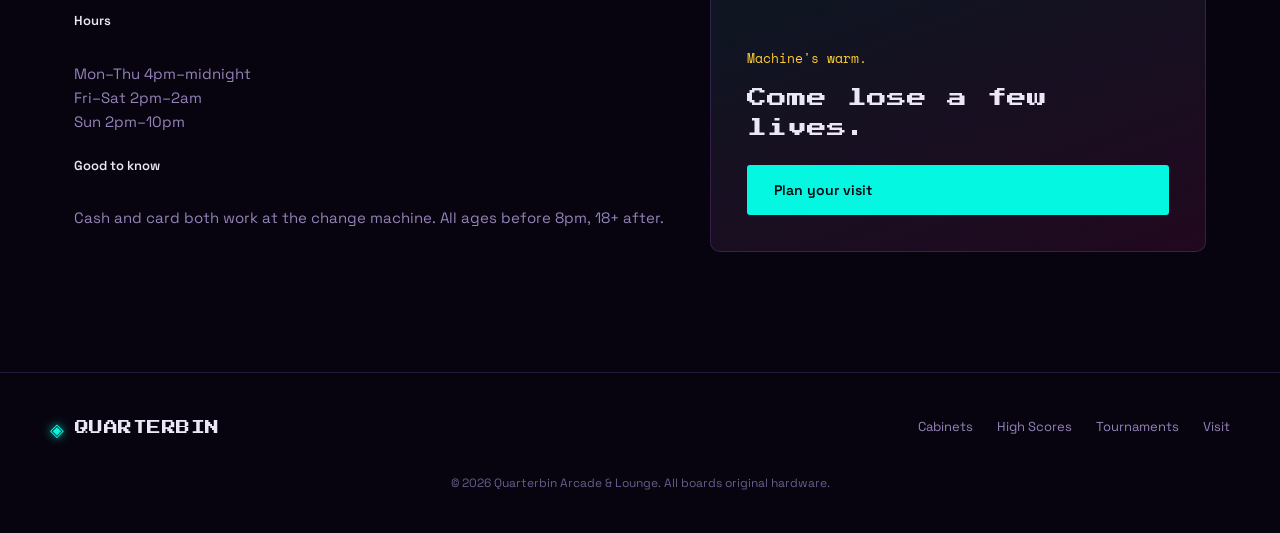
==== commit e1a44dbb: "Rename index (1).html to index.html" ====
--- a/index.html
+++ b/index.html
@@ -187,6 +187,69 @@
         </div>
       </article>
 
+      <article class="cabinet" style="--glow:#7c3aed;">
+        <div class="cabinet-marquee">PIXEL PHANTOM</div>
+        <div class="cabinet-screen">
+          <div class="screen-content">
+            <svg viewBox="0 0 120 90" class="cab-art" aria-hidden="true">
+              <path d="M35 70 V35 a25 25 0 0 1 50 0 V70" fill="none" stroke="currentColor" stroke-width="2"/>
+              <path d="M35 70 l6 -8 l6 8 l6 -8 l6 8 l6 -8 l6 8 l6 -8 l6 8" fill="none" stroke="currentColor" stroke-width="2"/>
+              <circle cx="52" cy="42" r="3" fill="currentColor"/>
+              <circle cx="68" cy="42" r="3" fill="currentColor"/>
+            </svg>
+          </div>
+          <div class="screen-scan" aria-hidden="true"></div>
+        </div>
+        <div class="cabinet-panel">
+          <p class="cabinet-desc">Top-down maze chase. The lights cut out every third level and the exits move.</p>
+          <div class="cabinet-tags"><span>Maze</span><span>1 player</span><span>Tense</span></div>
+        </div>
+      </article>
+
+      <article class="cabinet" style="--glow:#ffcc33;">
+        <div class="cabinet-marquee">CIRCUIT SMASH</div>
+        <div class="cabinet-screen">
+          <div class="screen-content">
+            <svg viewBox="0 0 120 90" class="cab-art" aria-hidden="true">
+              <rect x="18" y="16" width="18" height="9" fill="currentColor"/>
+              <rect x="40" y="16" width="18" height="9" fill="currentColor" opacity="0.8"/>
+              <rect x="62" y="16" width="18" height="9" fill="currentColor" opacity="0.6"/>
+              <rect x="84" y="16" width="18" height="9" fill="currentColor" opacity="0.4"/>
+              <rect x="29" y="30" width="18" height="9" fill="currentColor" opacity="0.8"/>
+              <rect x="51" y="30" width="18" height="9" fill="currentColor" opacity="0.6"/>
+              <rect x="73" y="30" width="18" height="9" fill="currentColor" opacity="0.4"/>
+              <rect x="52" y="68" width="16" height="5" fill="currentColor"/>
+              <circle cx="60" cy="58" r="3" fill="currentColor"/>
+            </svg>
+          </div>
+          <div class="screen-scan" aria-hidden="true"></div>
+        </div>
+        <div class="cabinet-panel">
+          <p class="cabinet-desc">Brick-breaker with a paddle that shrinks every time you clear a row. Speedruns welcome.</p>
+          <div class="cabinet-tags"><span>Arcade</span><span>1 player</span><span>Twitchy</span></div>
+        </div>
+      </article>
+
+      <article class="cabinet" style="--glow:#04f7e0;">
+        <div class="cabinet-marquee">OVERDRIVE 2088</div>
+        <div class="cabinet-screen">
+          <div class="screen-content">
+            <svg viewBox="0 0 120 90" class="cab-art" aria-hidden="true">
+              <ellipse cx="60" cy="66" rx="12" ry="12" fill="none" stroke="currentColor" stroke-width="2"/>
+              <line x1="60" y1="54" x2="60" y2="20" stroke="currentColor" stroke-width="2"/>
+              <line x1="60" y1="30" x2="42" y2="18" stroke="currentColor" stroke-width="2"/>
+              <line x1="60" y1="30" x2="78" y2="18" stroke="currentColor" stroke-width="2"/>
+              <line x1="30" y1="80" x2="90" y2="80" stroke="currentColor" stroke-width="1" opacity="0.4"/>
+            </svg>
+          </div>
+          <div class="screen-scan" aria-hidden="true"></div>
+        </div>
+        <div class="cabinet-panel">
+          <p class="cabinet-desc">Motorcycle sprint through a neon skyline. Lean into corners or eat the guardrail.</p>
+          <div class="cabinet-tags"><span>Racing</span><span>1 player</span><span>High speed</span></div>
+        </div>
+      </article>
+
     </div>
   </section>
 
@@ -205,6 +268,9 @@
         <button class="board-tab" role="tab" aria-selected="false" data-game="crypt-raiders">Crypt Raiders</button>
         <button class="board-tab" role="tab" aria-selected="false" data-game="signal-breaker">Signal Breaker</button>
         <button class="board-tab" role="tab" aria-selected="false" data-game="rust-bucket-derby">Rust Bucket Derby</button>
+        <button class="board-tab" role="tab" aria-selected="false" data-game="pixel-phantom">Pixel Phantom</button>
+        <button class="board-tab" role="tab" aria-selected="false" data-game="circuit-smash">Circuit Smash</button>
+        <button class="board-tab" role="tab" aria-selected="false" data-game="overdrive-2088">Overdrive 2088</button>
       </div>
 
       <div class="board-terminal">
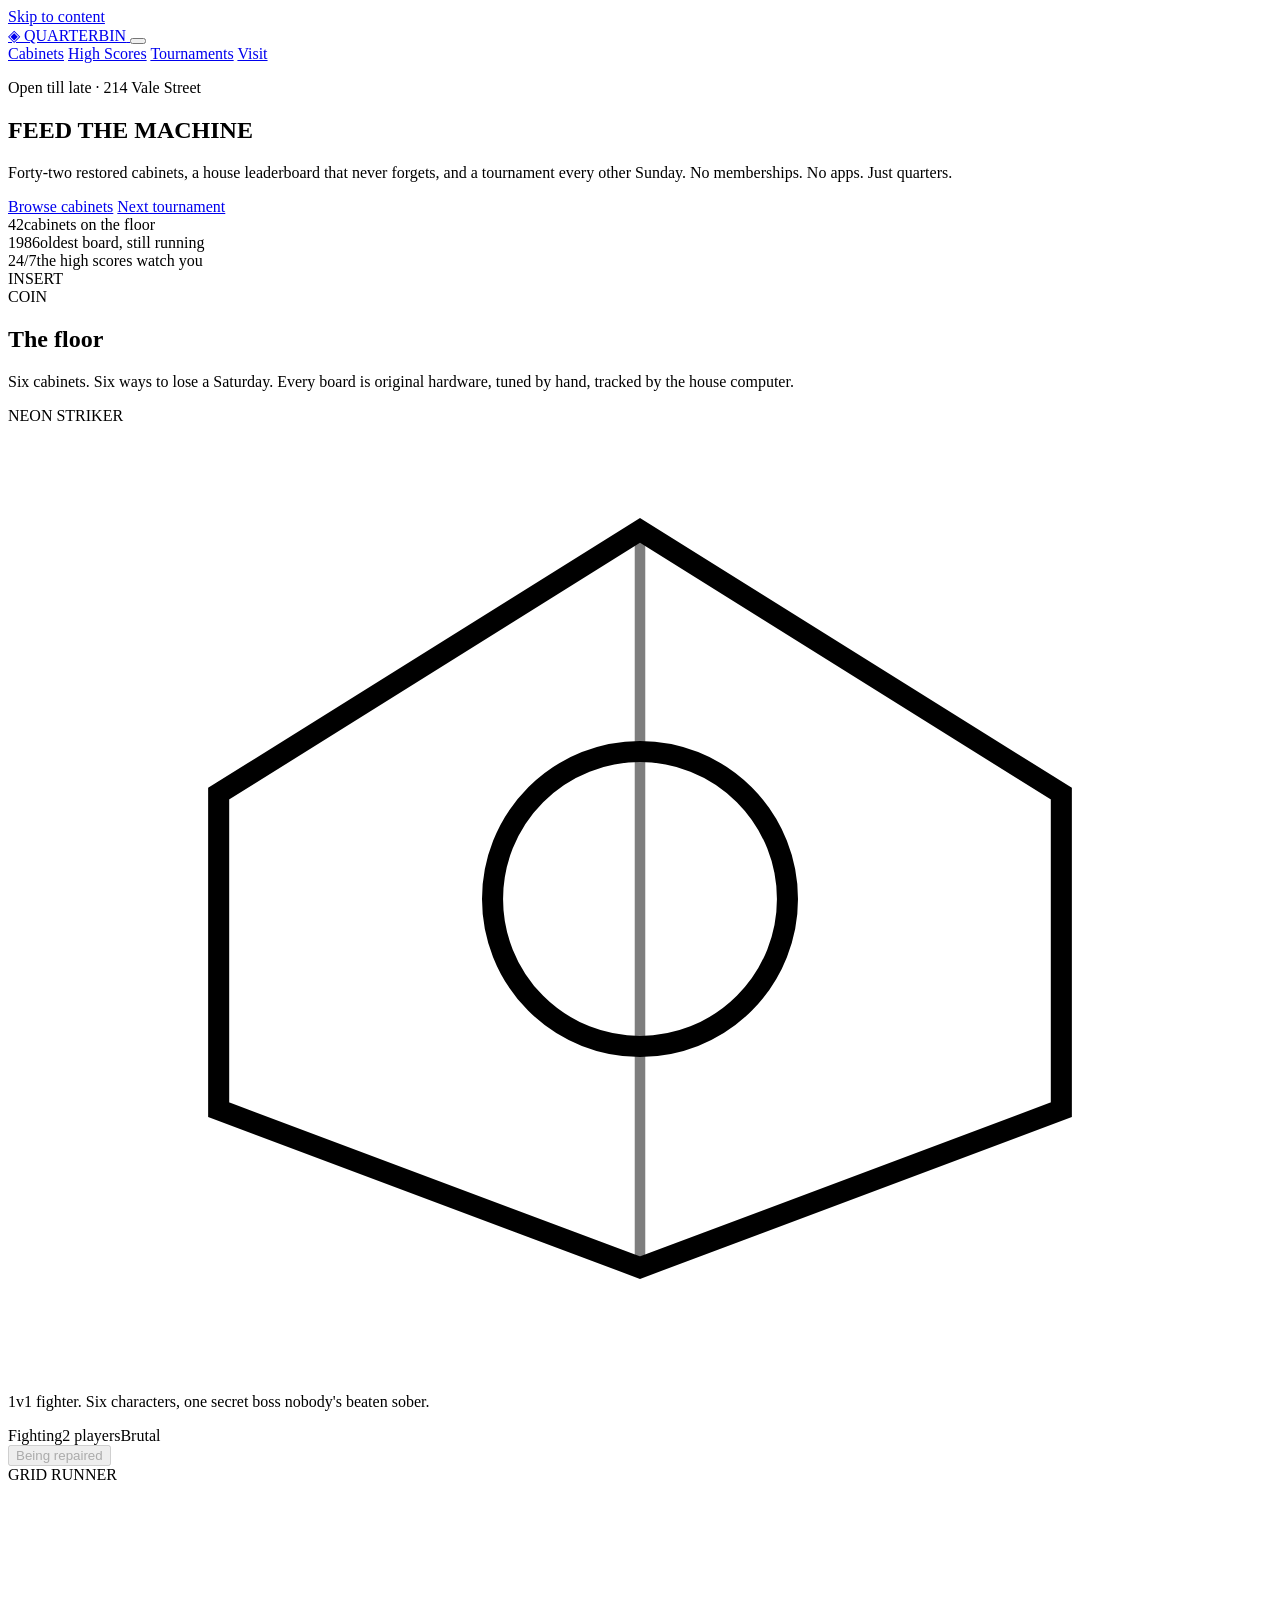
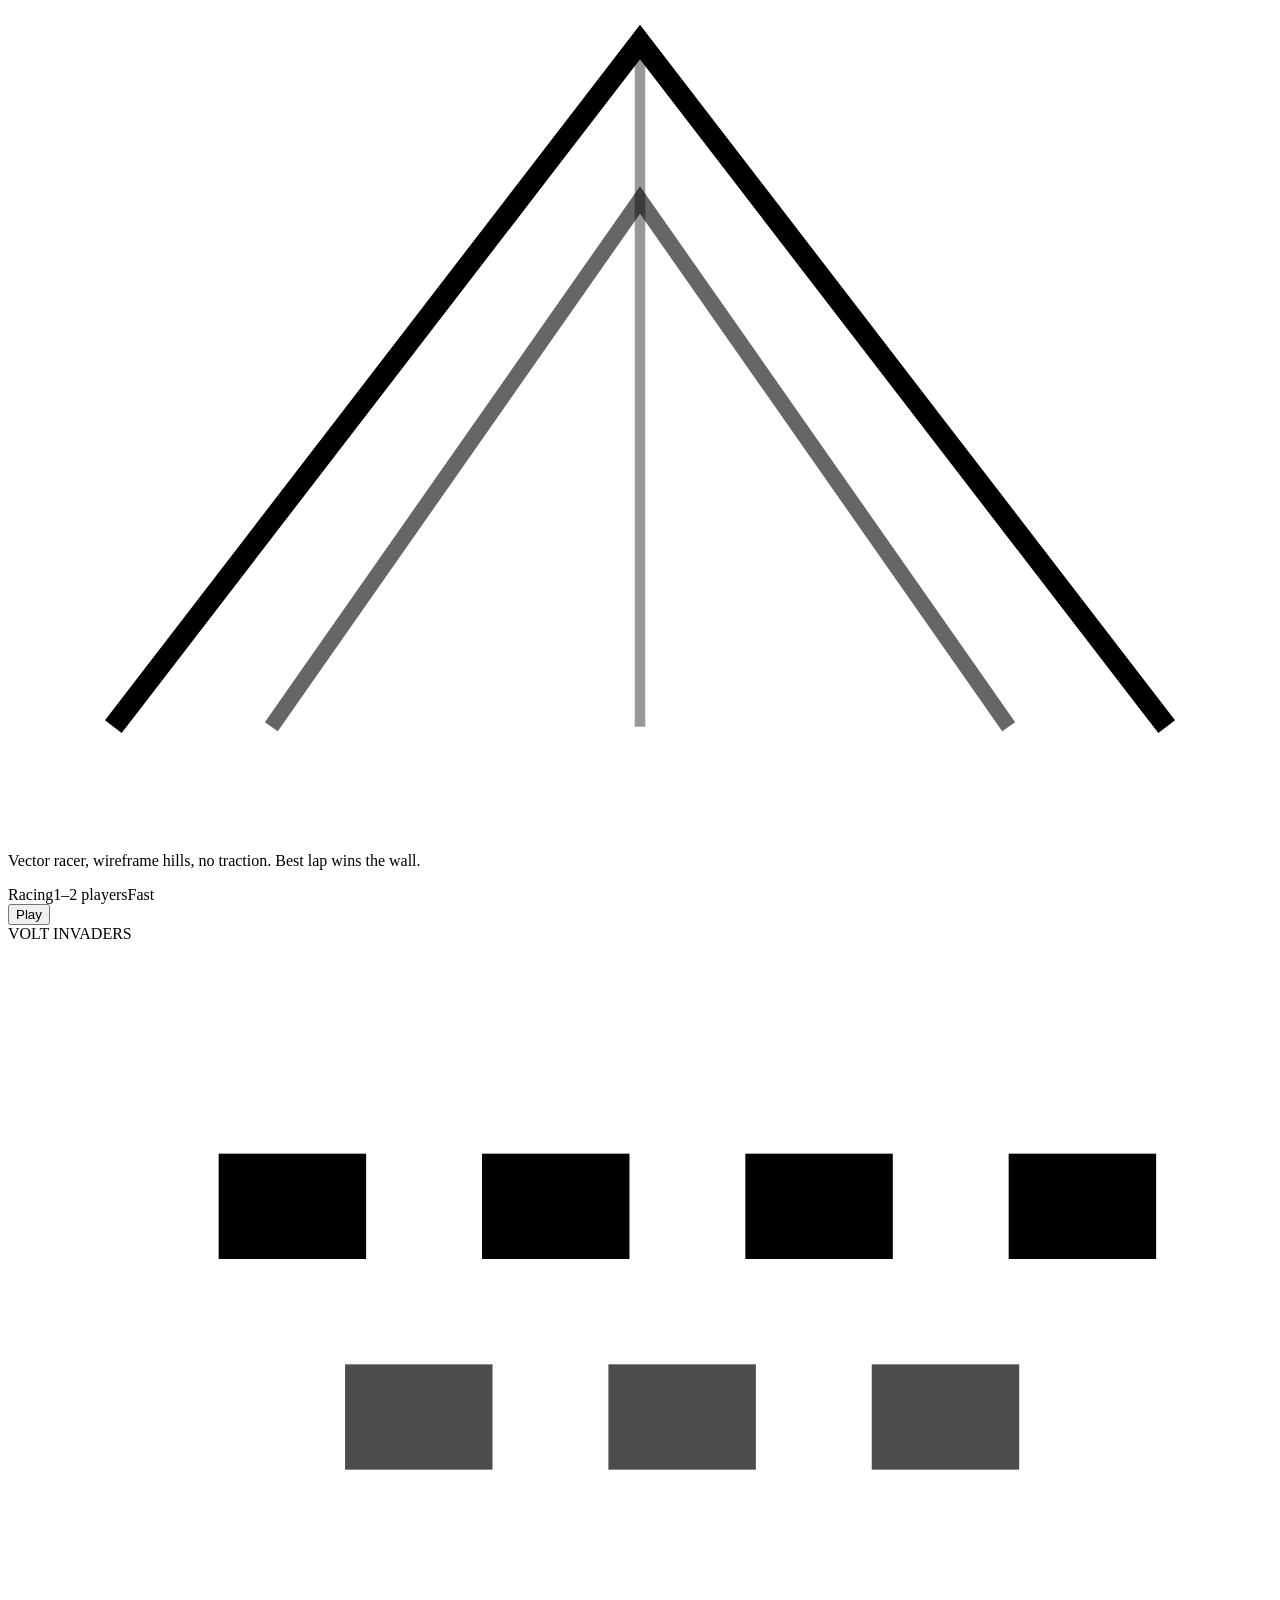
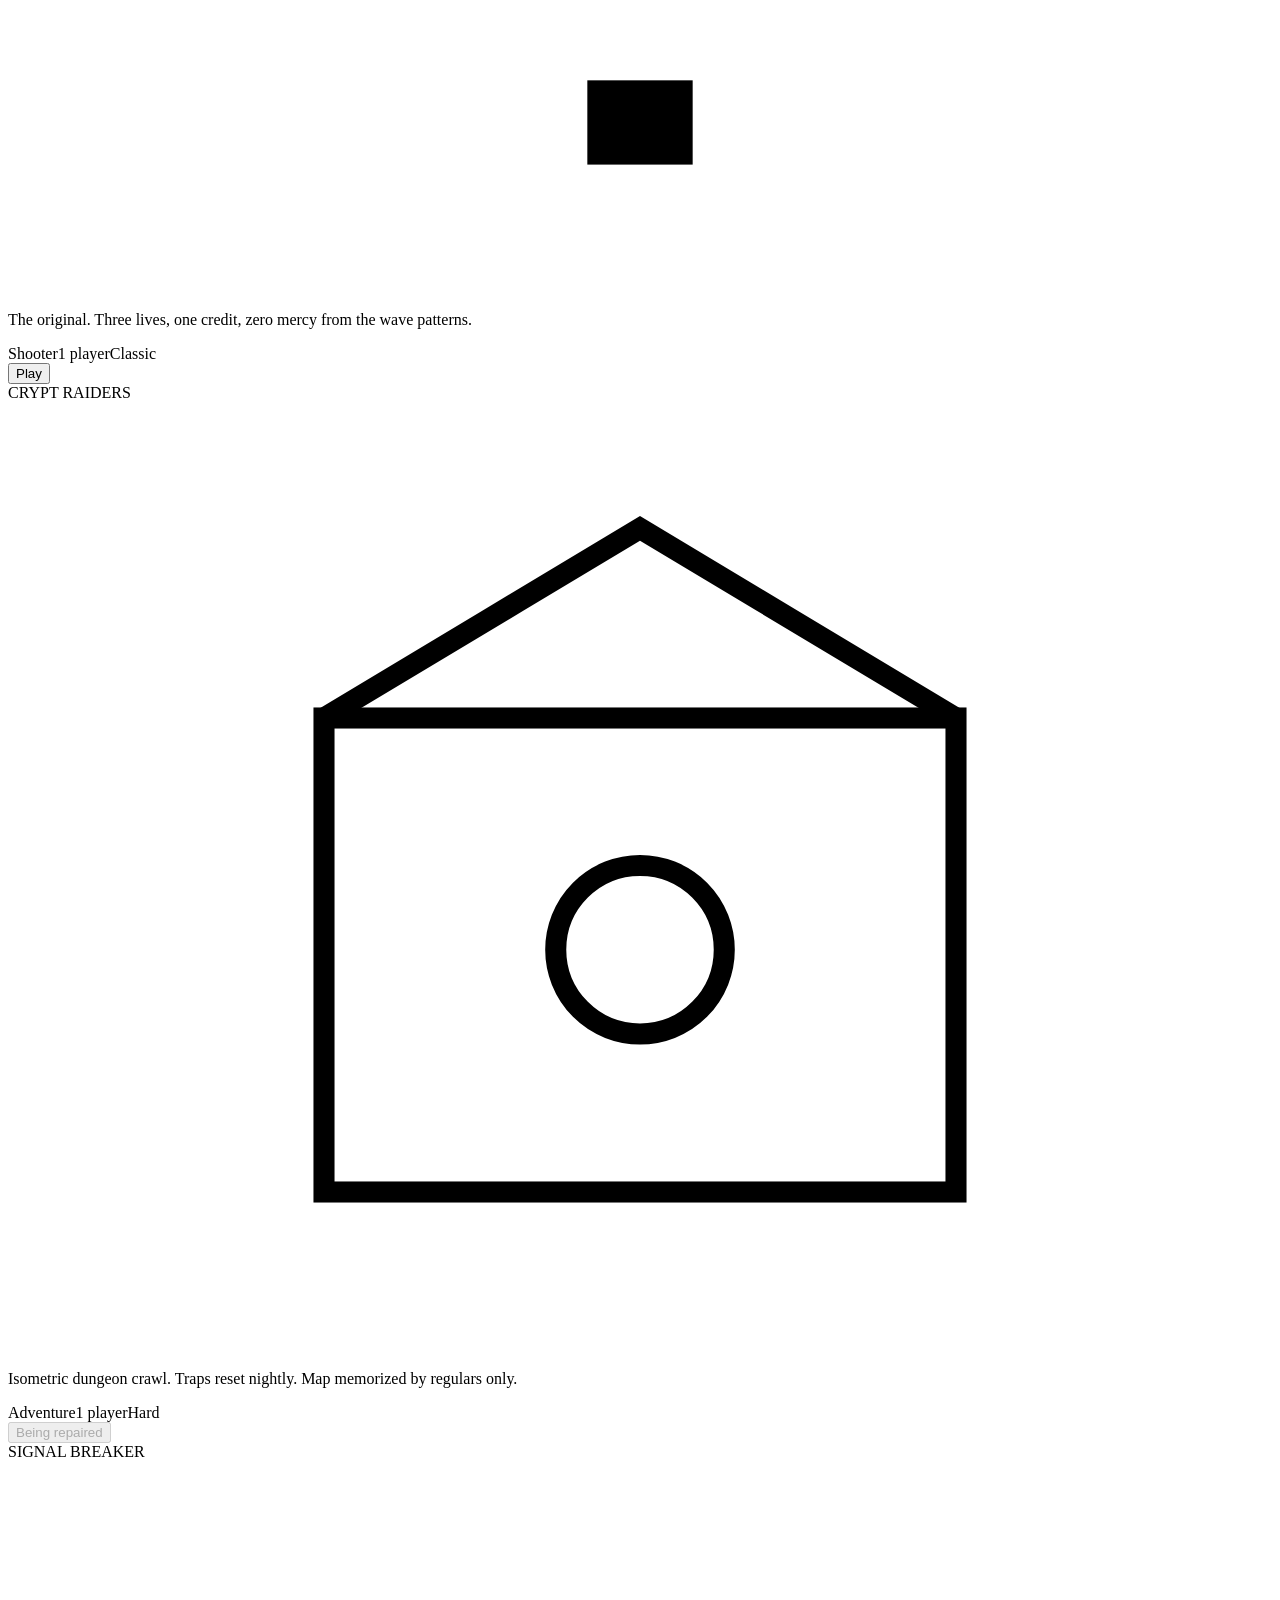
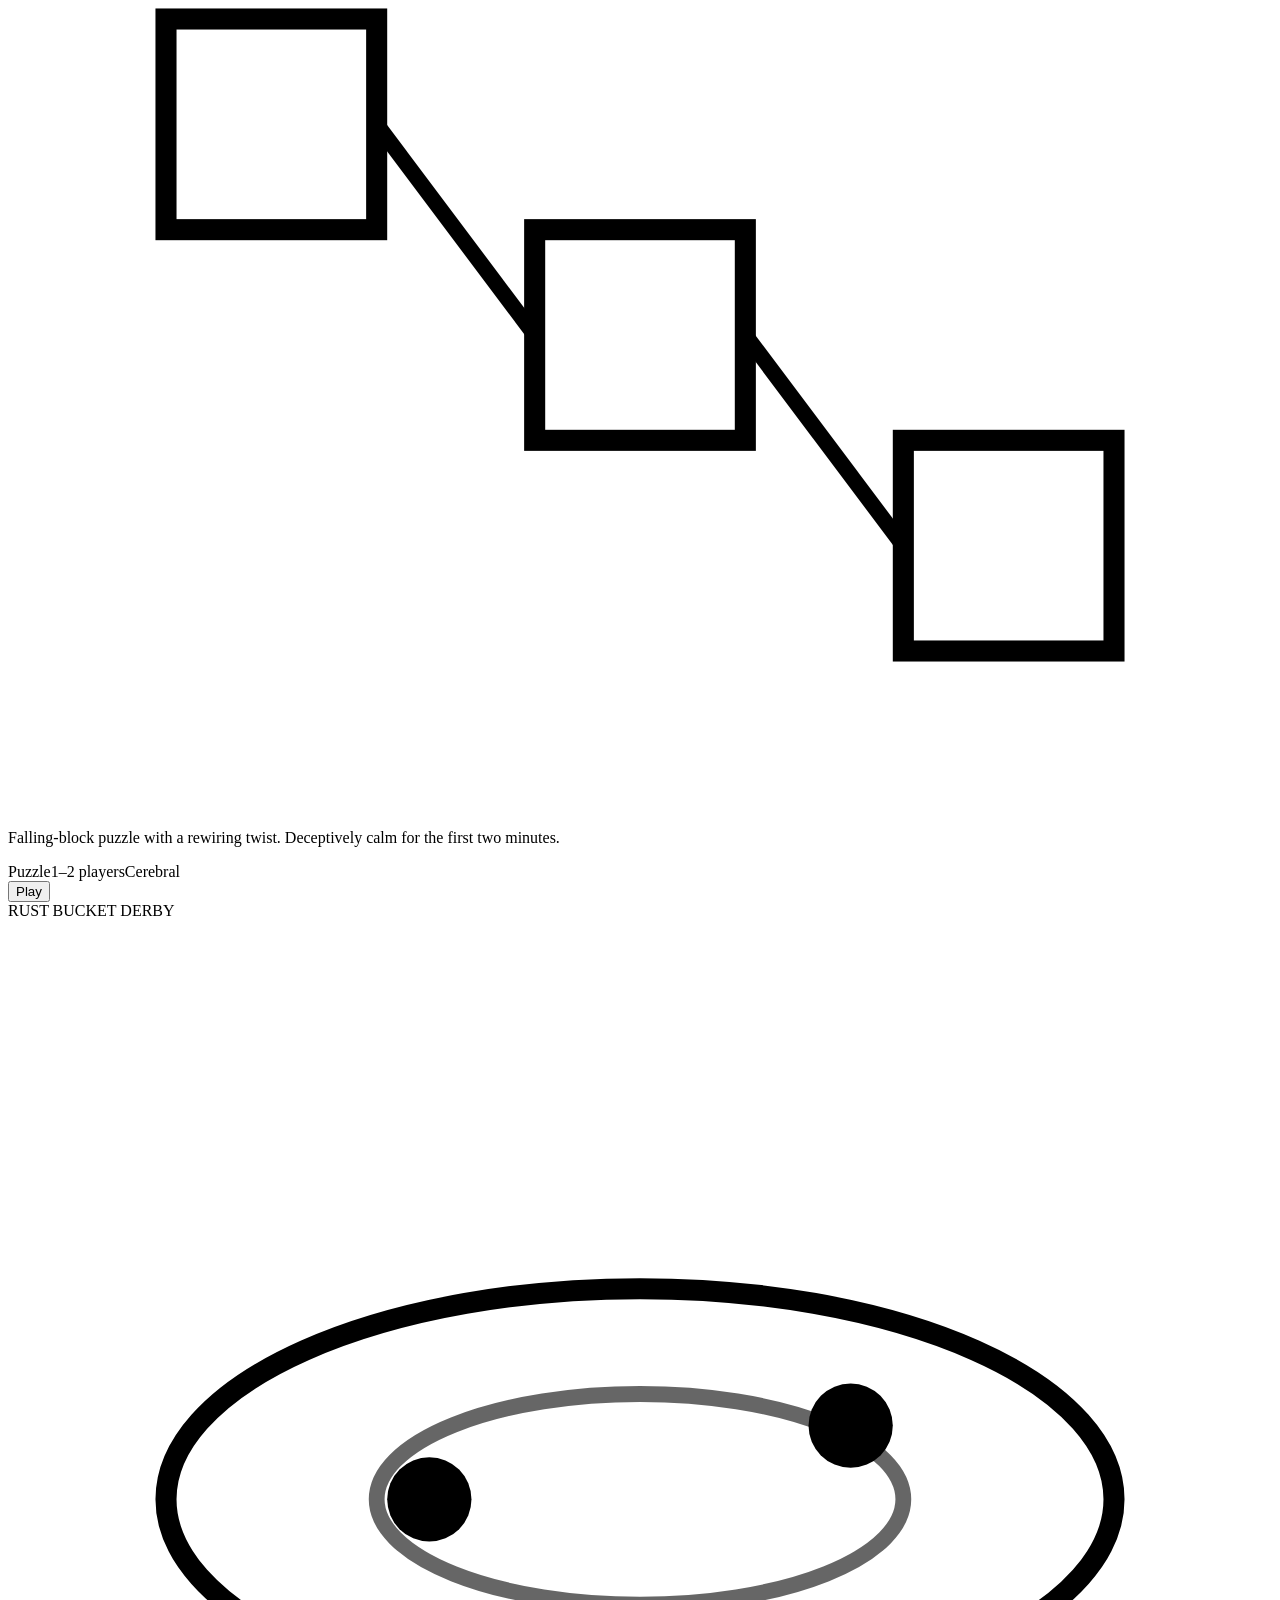
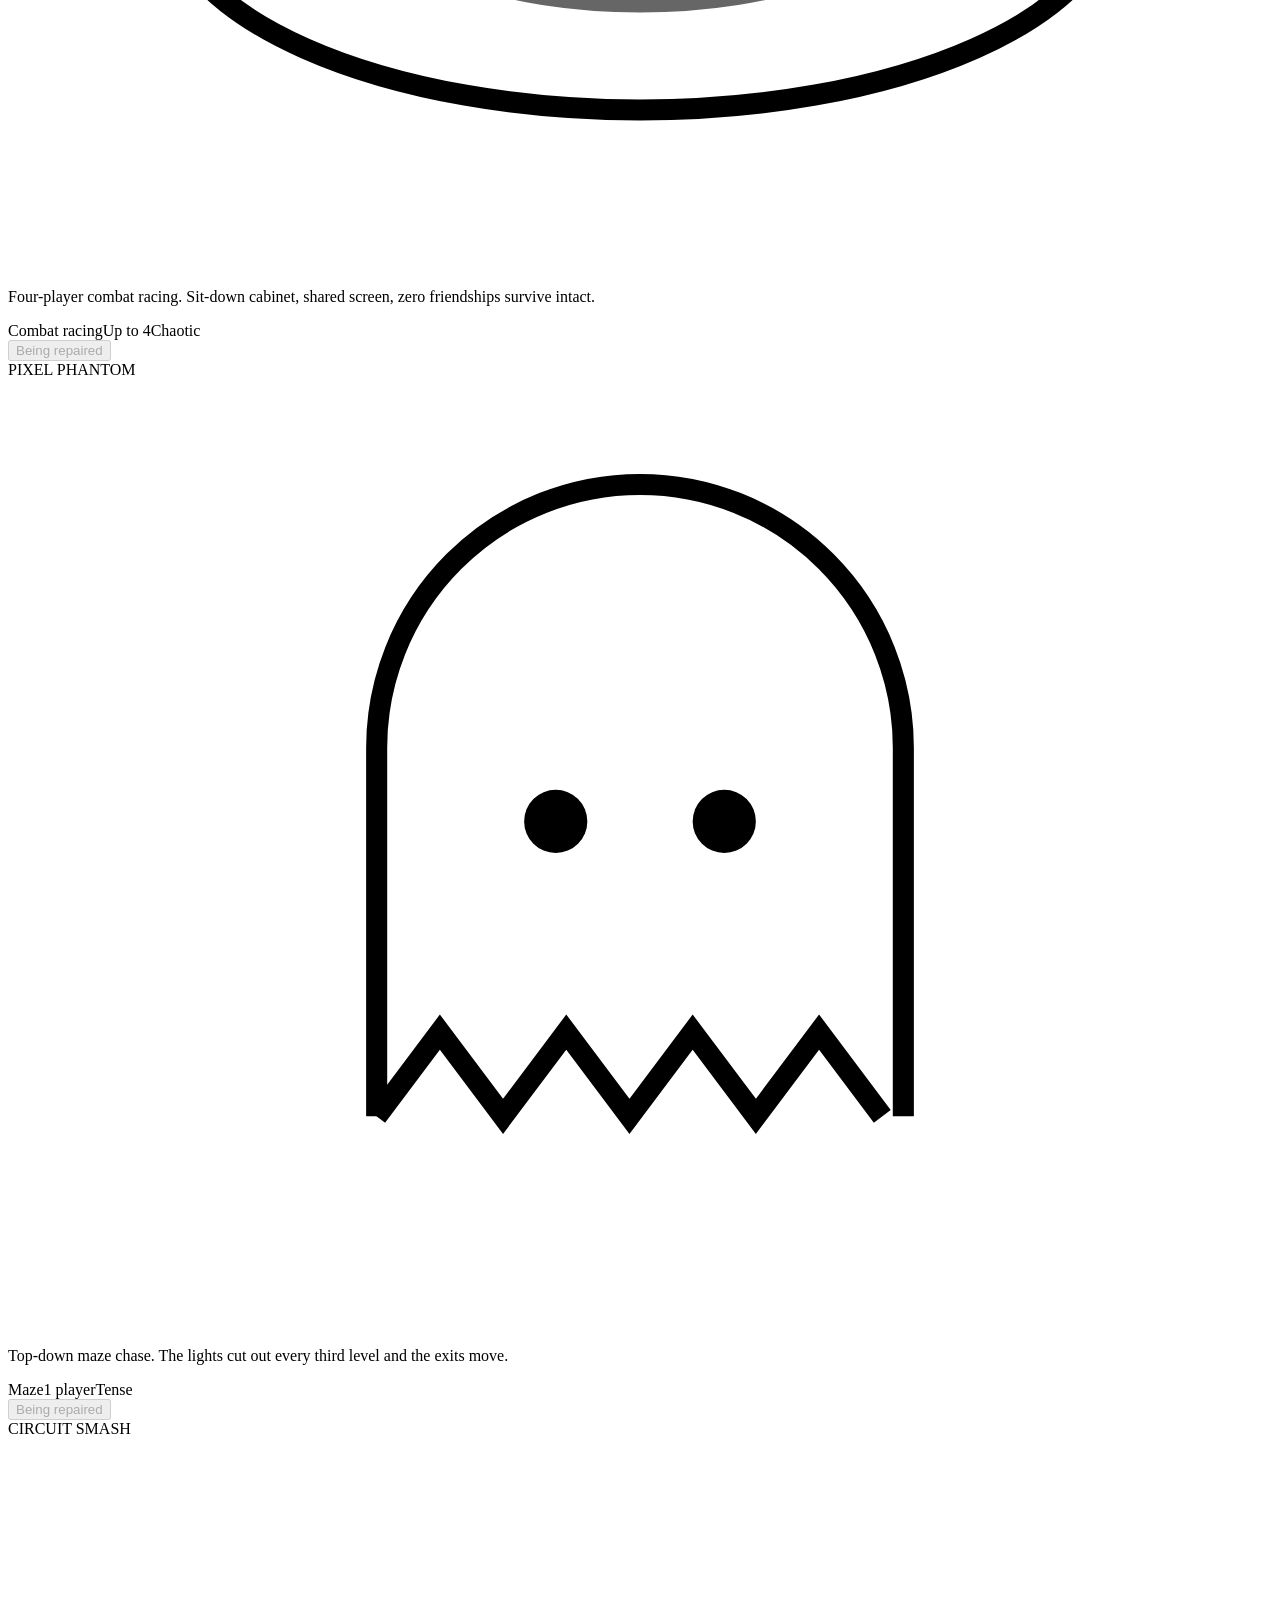
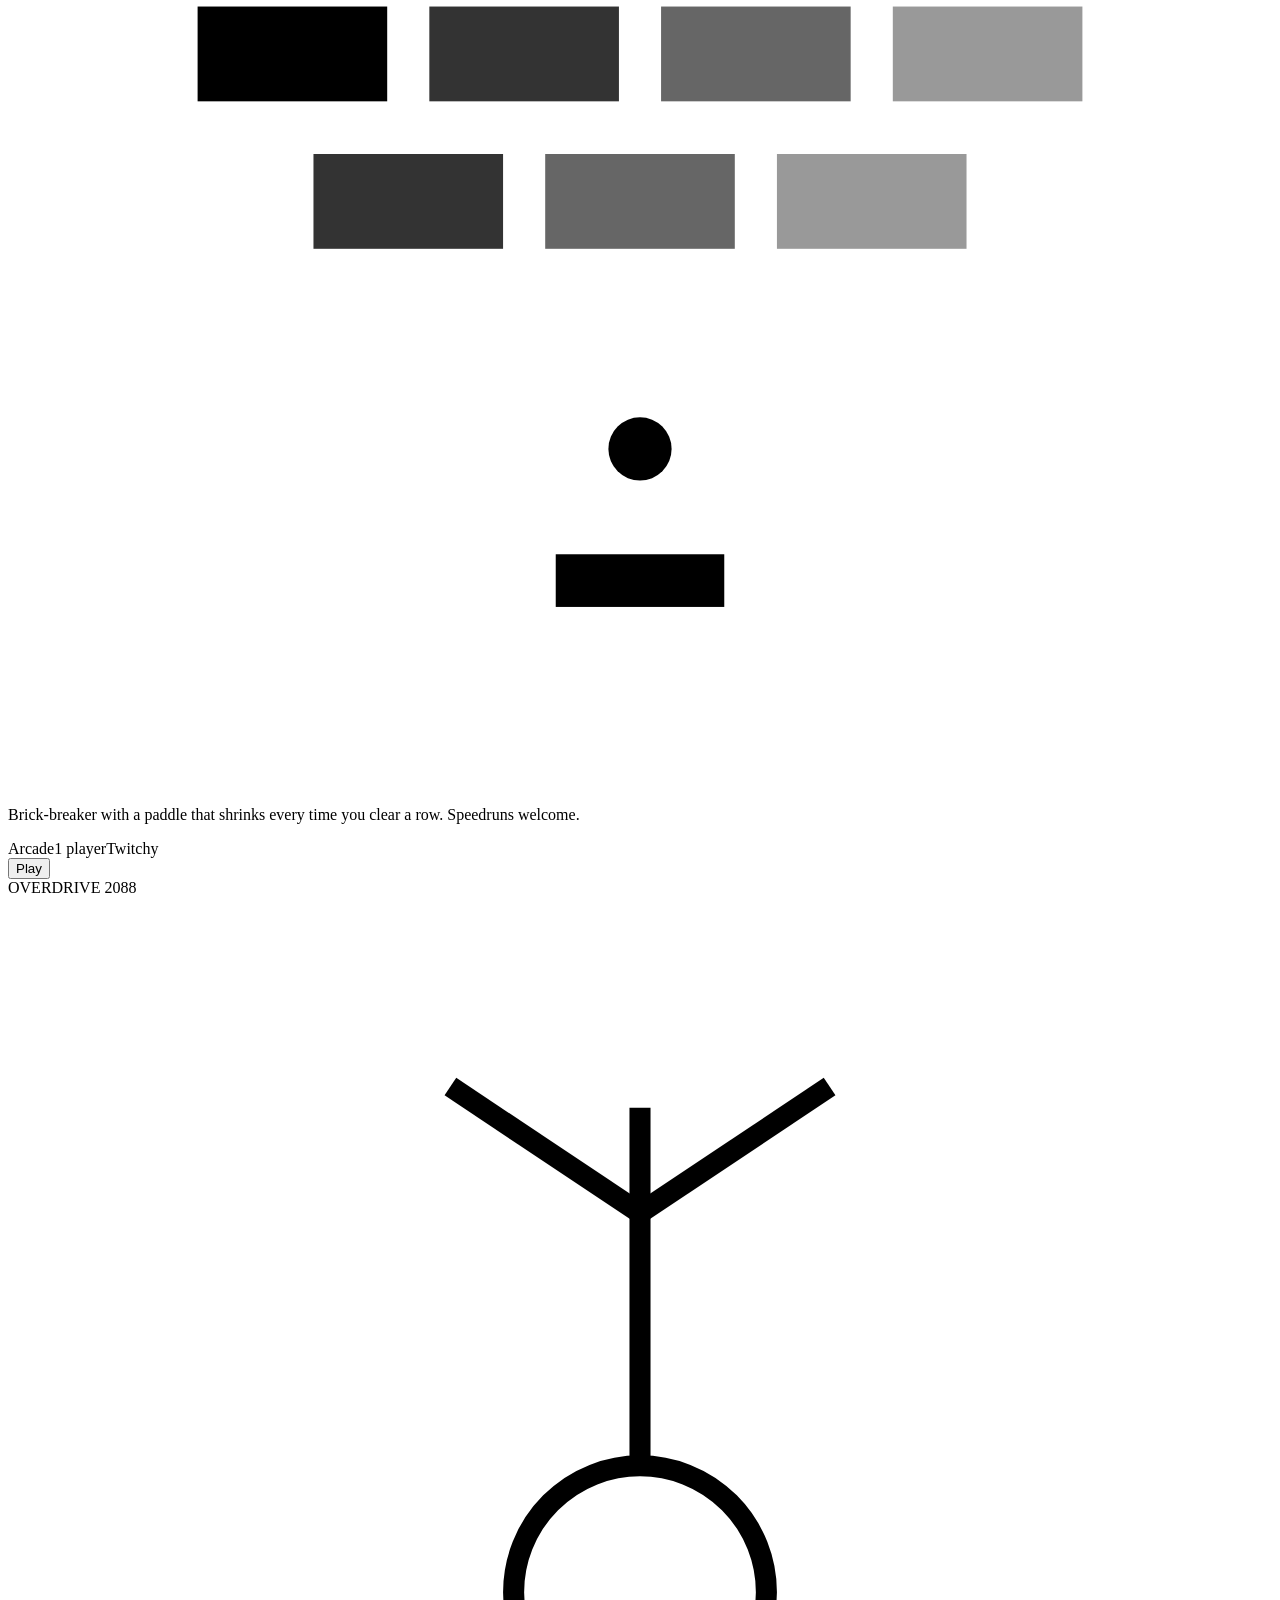
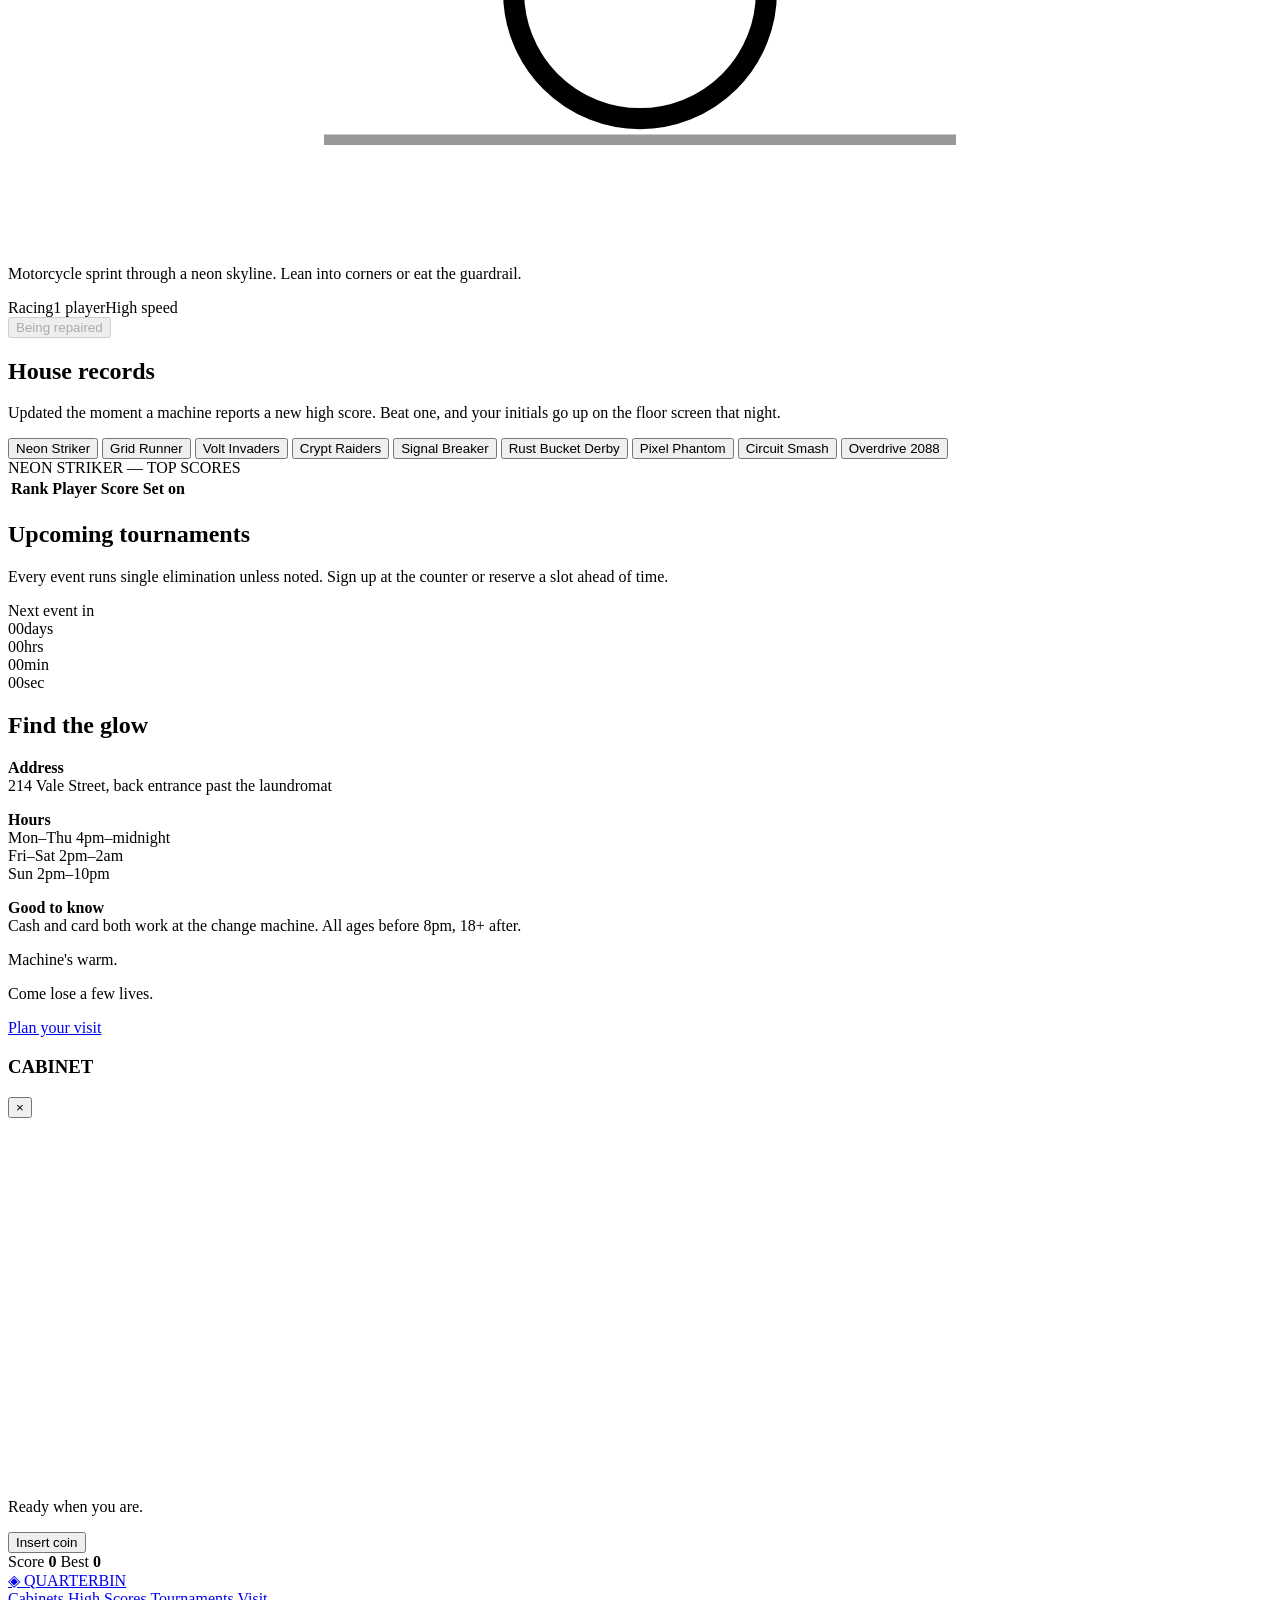
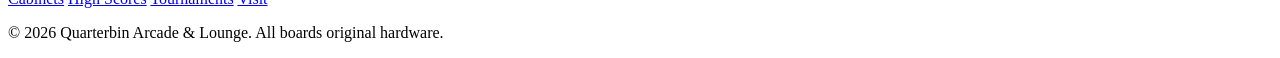
==== commit 754ac637: "Rename index (2).html to index.html" ====
--- a/index.html
+++ b/index.html
@@ -71,7 +71,7 @@
 
     <div class="cabinet-grid">
 
-      <article class="cabinet" style="--glow:#04f7e0;">
+      <article class="cabinet" style="--glow:#04f7e0;" data-game="neon-striker">
         <div class="cabinet-marquee">NEON STRIKER</div>
         <div class="cabinet-screen">
           <div class="screen-content">
@@ -86,10 +86,11 @@
         <div class="cabinet-panel">
           <p class="cabinet-desc">1v1 fighter. Six characters, one secret boss nobody's beaten sober.</p>
           <div class="cabinet-tags"><span>Fighting</span><span>2 players</span><span>Brutal</span></div>
-        </div>
-      </article>
-
-      <article class="cabinet" style="--glow:#ff2fb0;">
+          <button class="cabinet-play is-disabled" disabled>Being repaired</button>
+        </div>
+      </article>
+
+      <article class="cabinet" style="--glow:#ff2fb0;" data-game="grid-runner">
         <div class="cabinet-marquee">GRID RUNNER</div>
         <div class="cabinet-screen">
           <div class="screen-content">
@@ -104,10 +105,11 @@
         <div class="cabinet-panel">
           <p class="cabinet-desc">Vector racer, wireframe hills, no traction. Best lap wins the wall.</p>
           <div class="cabinet-tags"><span>Racing</span><span>1&ndash;2 players</span><span>Fast</span></div>
-        </div>
-      </article>
-
-      <article class="cabinet" style="--glow:#ffcc33;">
+          <button class="cabinet-play" data-game="grid-runner">Play</button>
+        </div>
+      </article>
+
+      <article class="cabinet" style="--glow:#ffcc33;" data-game="volt-invaders">
         <div class="cabinet-marquee">VOLT INVADERS</div>
         <div class="cabinet-screen">
           <div class="screen-content">
@@ -127,10 +129,11 @@
         <div class="cabinet-panel">
           <p class="cabinet-desc">The original. Three lives, one credit, zero mercy from the wave patterns.</p>
           <div class="cabinet-tags"><span>Shooter</span><span>1 player</span><span>Classic</span></div>
-        </div>
-      </article>
-
-      <article class="cabinet" style="--glow:#7c3aed;">
+          <button class="cabinet-play" data-game="volt-invaders">Play</button>
+        </div>
+      </article>
+
+      <article class="cabinet" style="--glow:#7c3aed;" data-game="crypt-raiders">
         <div class="cabinet-marquee">CRYPT RAIDERS</div>
         <div class="cabinet-screen">
           <div class="screen-content">
@@ -145,10 +148,11 @@
         <div class="cabinet-panel">
           <p class="cabinet-desc">Isometric dungeon crawl. Traps reset nightly. Map memorized by regulars only.</p>
           <div class="cabinet-tags"><span>Adventure</span><span>1 player</span><span>Hard</span></div>
-        </div>
-      </article>
-
-      <article class="cabinet" style="--glow:#04f7e0;">
+          <button class="cabinet-play is-disabled" disabled>Being repaired</button>
+        </div>
+      </article>
+
+      <article class="cabinet" style="--glow:#04f7e0;" data-game="signal-breaker">
         <div class="cabinet-marquee">SIGNAL BREAKER</div>
         <div class="cabinet-screen">
           <div class="screen-content">
@@ -165,10 +169,11 @@
         <div class="cabinet-panel">
           <p class="cabinet-desc">Falling-block puzzle with a rewiring twist. Deceptively calm for the first two minutes.</p>
           <div class="cabinet-tags"><span>Puzzle</span><span>1&ndash;2 players</span><span>Cerebral</span></div>
-        </div>
-      </article>
-
-      <article class="cabinet" style="--glow:#ff2fb0;">
+          <button class="cabinet-play" data-game="signal-breaker">Play</button>
+        </div>
+      </article>
+
+      <article class="cabinet" style="--glow:#ff2fb0;" data-game="rust-bucket-derby">
         <div class="cabinet-marquee">RUST BUCKET DERBY</div>
         <div class="cabinet-screen">
           <div class="screen-content">
@@ -184,10 +189,11 @@
         <div class="cabinet-panel">
           <p class="cabinet-desc">Four-player combat racing. Sit-down cabinet, shared screen, zero friendships survive intact.</p>
           <div class="cabinet-tags"><span>Combat racing</span><span>Up to 4</span><span>Chaotic</span></div>
-        </div>
-      </article>
-
-      <article class="cabinet" style="--glow:#7c3aed;">
+          <button class="cabinet-play is-disabled" disabled>Being repaired</button>
+        </div>
+      </article>
+
+      <article class="cabinet" style="--glow:#7c3aed;" data-game="pixel-phantom">
         <div class="cabinet-marquee">PIXEL PHANTOM</div>
         <div class="cabinet-screen">
           <div class="screen-content">
@@ -203,10 +209,11 @@
         <div class="cabinet-panel">
           <p class="cabinet-desc">Top-down maze chase. The lights cut out every third level and the exits move.</p>
           <div class="cabinet-tags"><span>Maze</span><span>1 player</span><span>Tense</span></div>
-        </div>
-      </article>
-
-      <article class="cabinet" style="--glow:#ffcc33;">
+          <button class="cabinet-play is-disabled" disabled>Being repaired</button>
+        </div>
+      </article>
+
+      <article class="cabinet" style="--glow:#ffcc33;" data-game="circuit-smash">
         <div class="cabinet-marquee">CIRCUIT SMASH</div>
         <div class="cabinet-screen">
           <div class="screen-content">
@@ -227,10 +234,11 @@
         <div class="cabinet-panel">
           <p class="cabinet-desc">Brick-breaker with a paddle that shrinks every time you clear a row. Speedruns welcome.</p>
           <div class="cabinet-tags"><span>Arcade</span><span>1 player</span><span>Twitchy</span></div>
-        </div>
-      </article>
-
-      <article class="cabinet" style="--glow:#04f7e0;">
+          <button class="cabinet-play" data-game="circuit-smash">Play</button>
+        </div>
+      </article>
+
+      <article class="cabinet" style="--glow:#04f7e0;" data-game="overdrive-2088">
         <div class="cabinet-marquee">OVERDRIVE 2088</div>
         <div class="cabinet-screen">
           <div class="screen-content">
@@ -247,6 +255,7 @@
         <div class="cabinet-panel">
           <p class="cabinet-desc">Motorcycle sprint through a neon skyline. Lean into corners or eat the guardrail.</p>
           <div class="cabinet-tags"><span>Racing</span><span>1 player</span><span>High speed</span></div>
+          <button class="cabinet-play is-disabled" disabled>Being repaired</button>
         </div>
       </article>
 
@@ -328,6 +337,29 @@
       </div>
     </div>
   </section>
+
+  <div class="game-modal" id="gameModal" aria-hidden="true">
+    <div class="game-modal-inner" role="dialog" aria-modal="true" aria-labelledby="gameModalTitle">
+      <div class="game-modal-head">
+        <h3 id="gameModalTitle">CABINET</h3>
+        <button class="game-close" id="gameClose" aria-label="Close game">&times;</button>
+      </div>
+
+      <div class="game-stage-wrap">
+        <canvas id="gameCanvas" width="480" height="360"></canvas>
+        <div class="game-overlay" id="gameOverlay">
+          <p class="game-overlay-text" id="gameOverlayText">Ready when you are.</p>
+          <button class="btn btn-primary" id="gameStartBtn">Insert coin</button>
+        </div>
+      </div>
+
+      <div class="game-hud">
+        <span>Score <strong id="gameScore">0</strong></span>
+        <span>Best <strong id="gameBest">0</strong></span>
+        <span class="game-controls-hint" id="gameControlsHint"></span>
+      </div>
+    </div>
+  </div>
 
 </main>
 
@@ -348,5 +380,6 @@
 </footer>
 
 <script src="script.js"></script>
+<script src="games.js"></script>
 </body>
 </html>
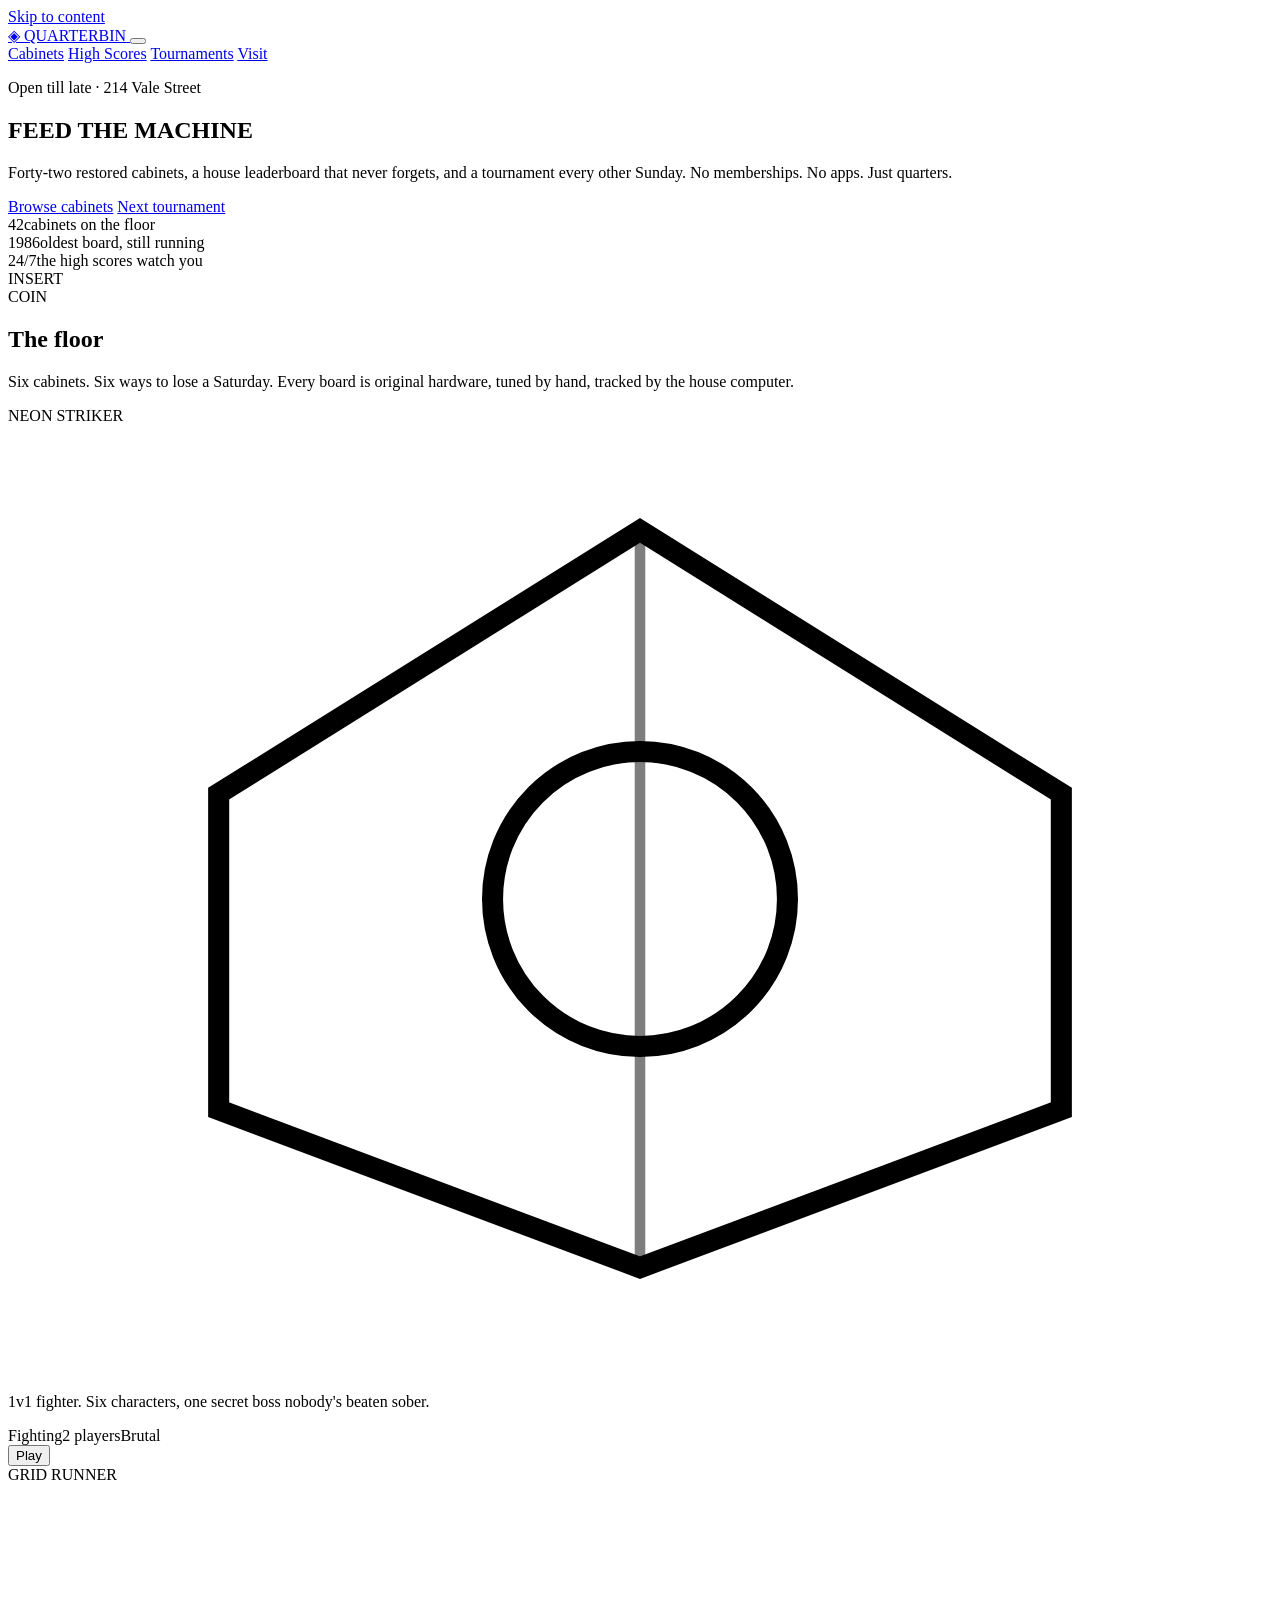
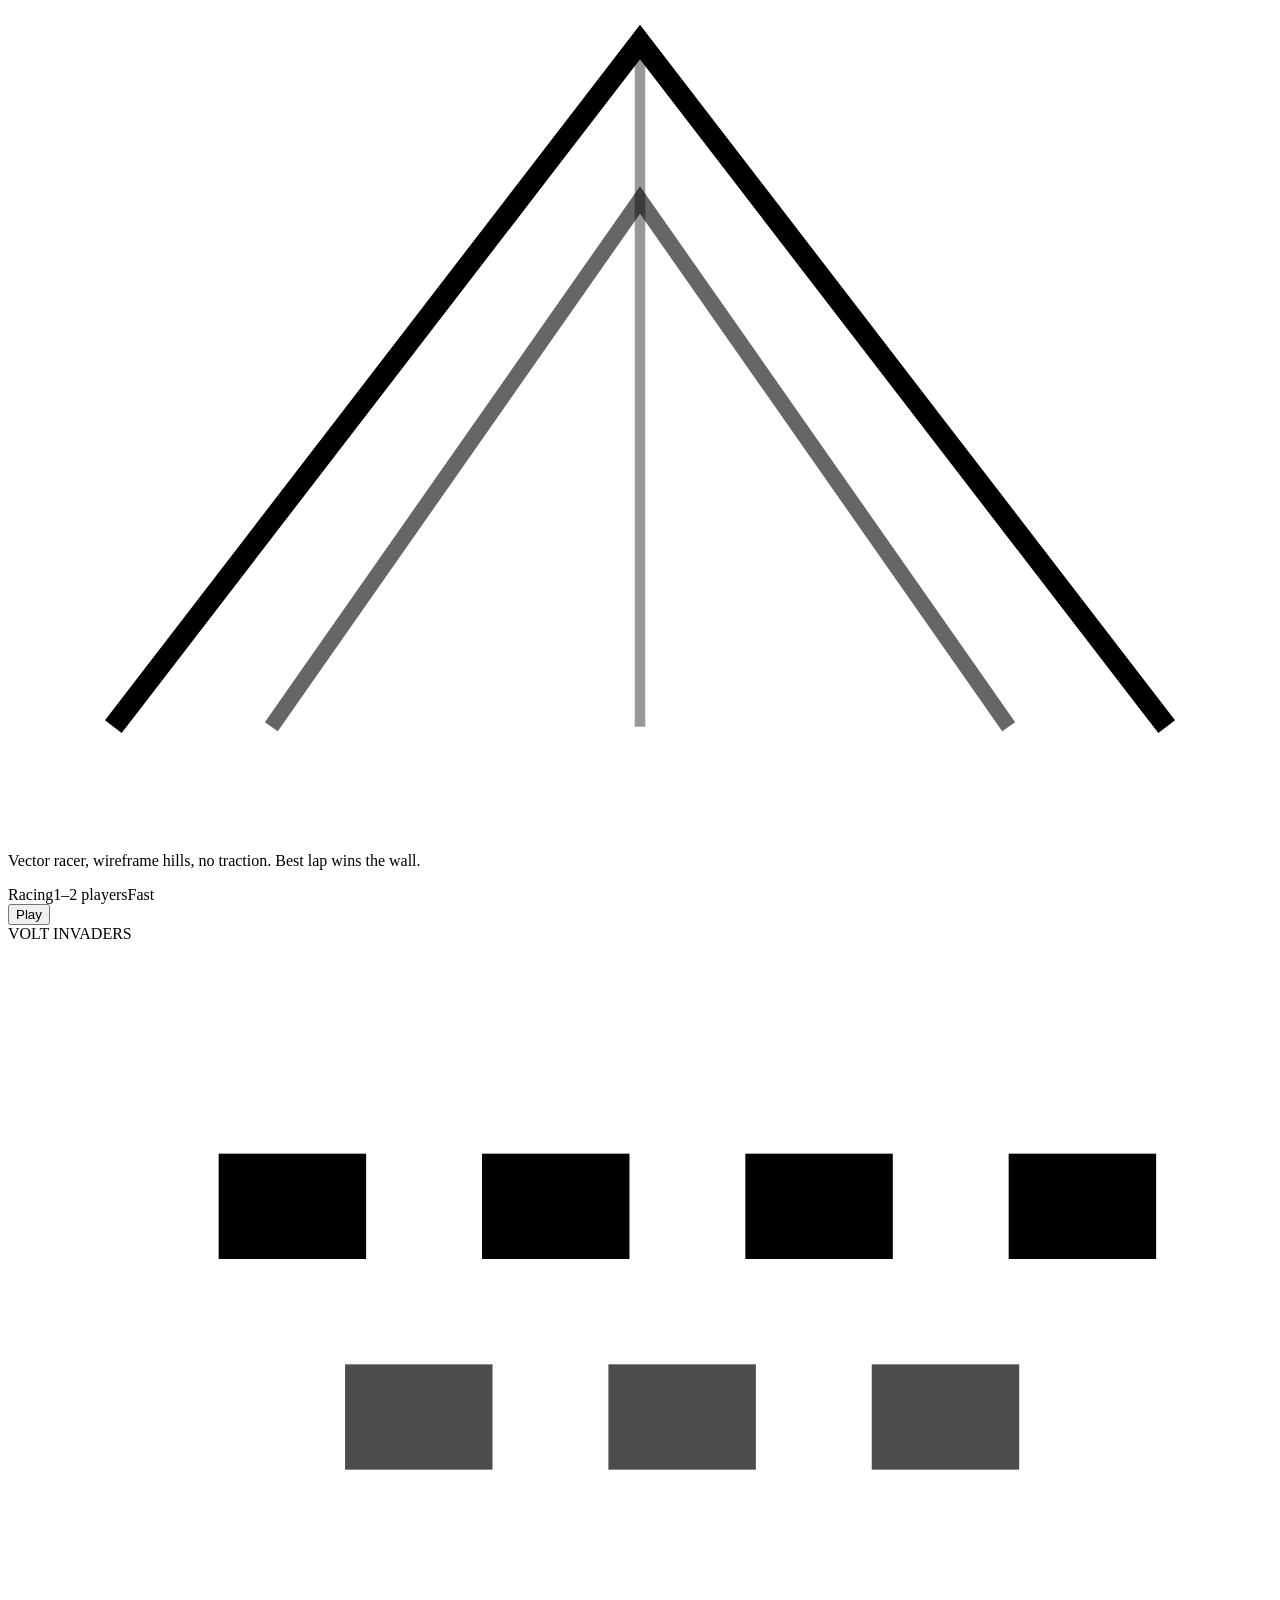
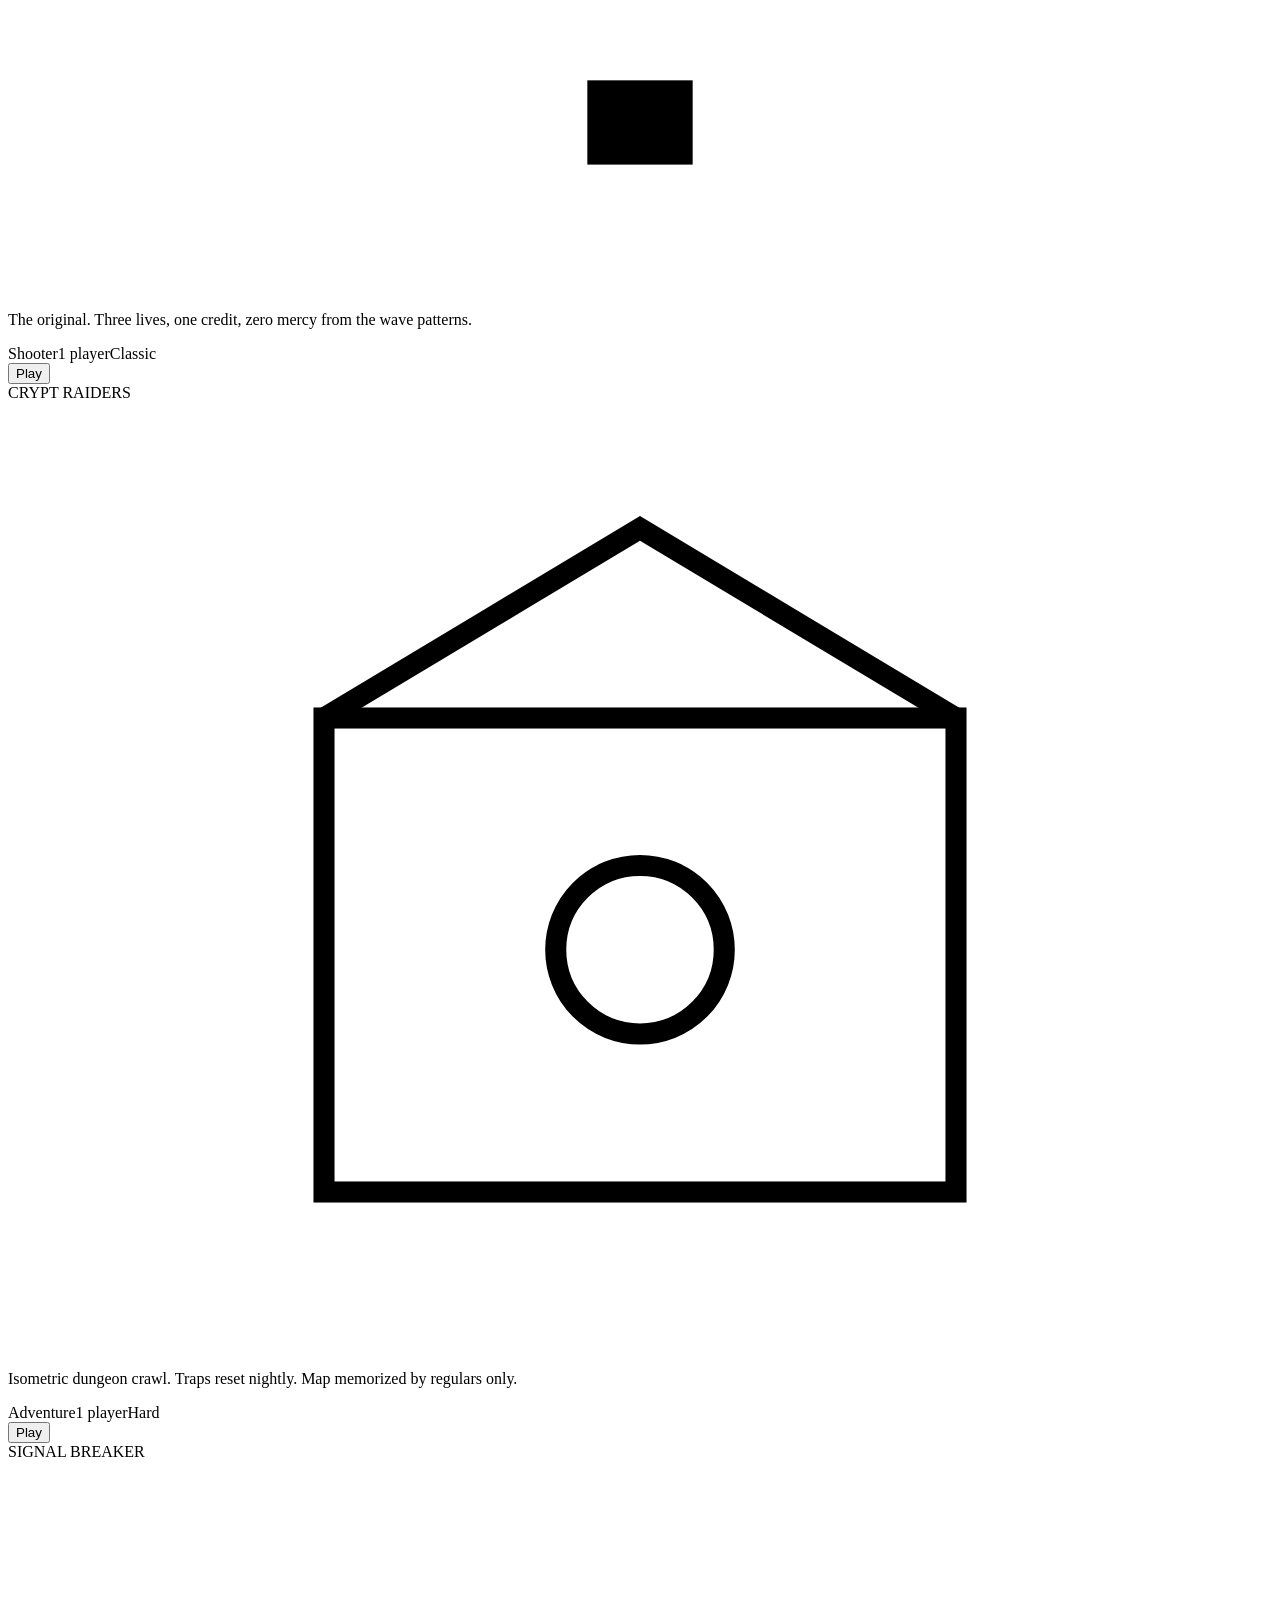
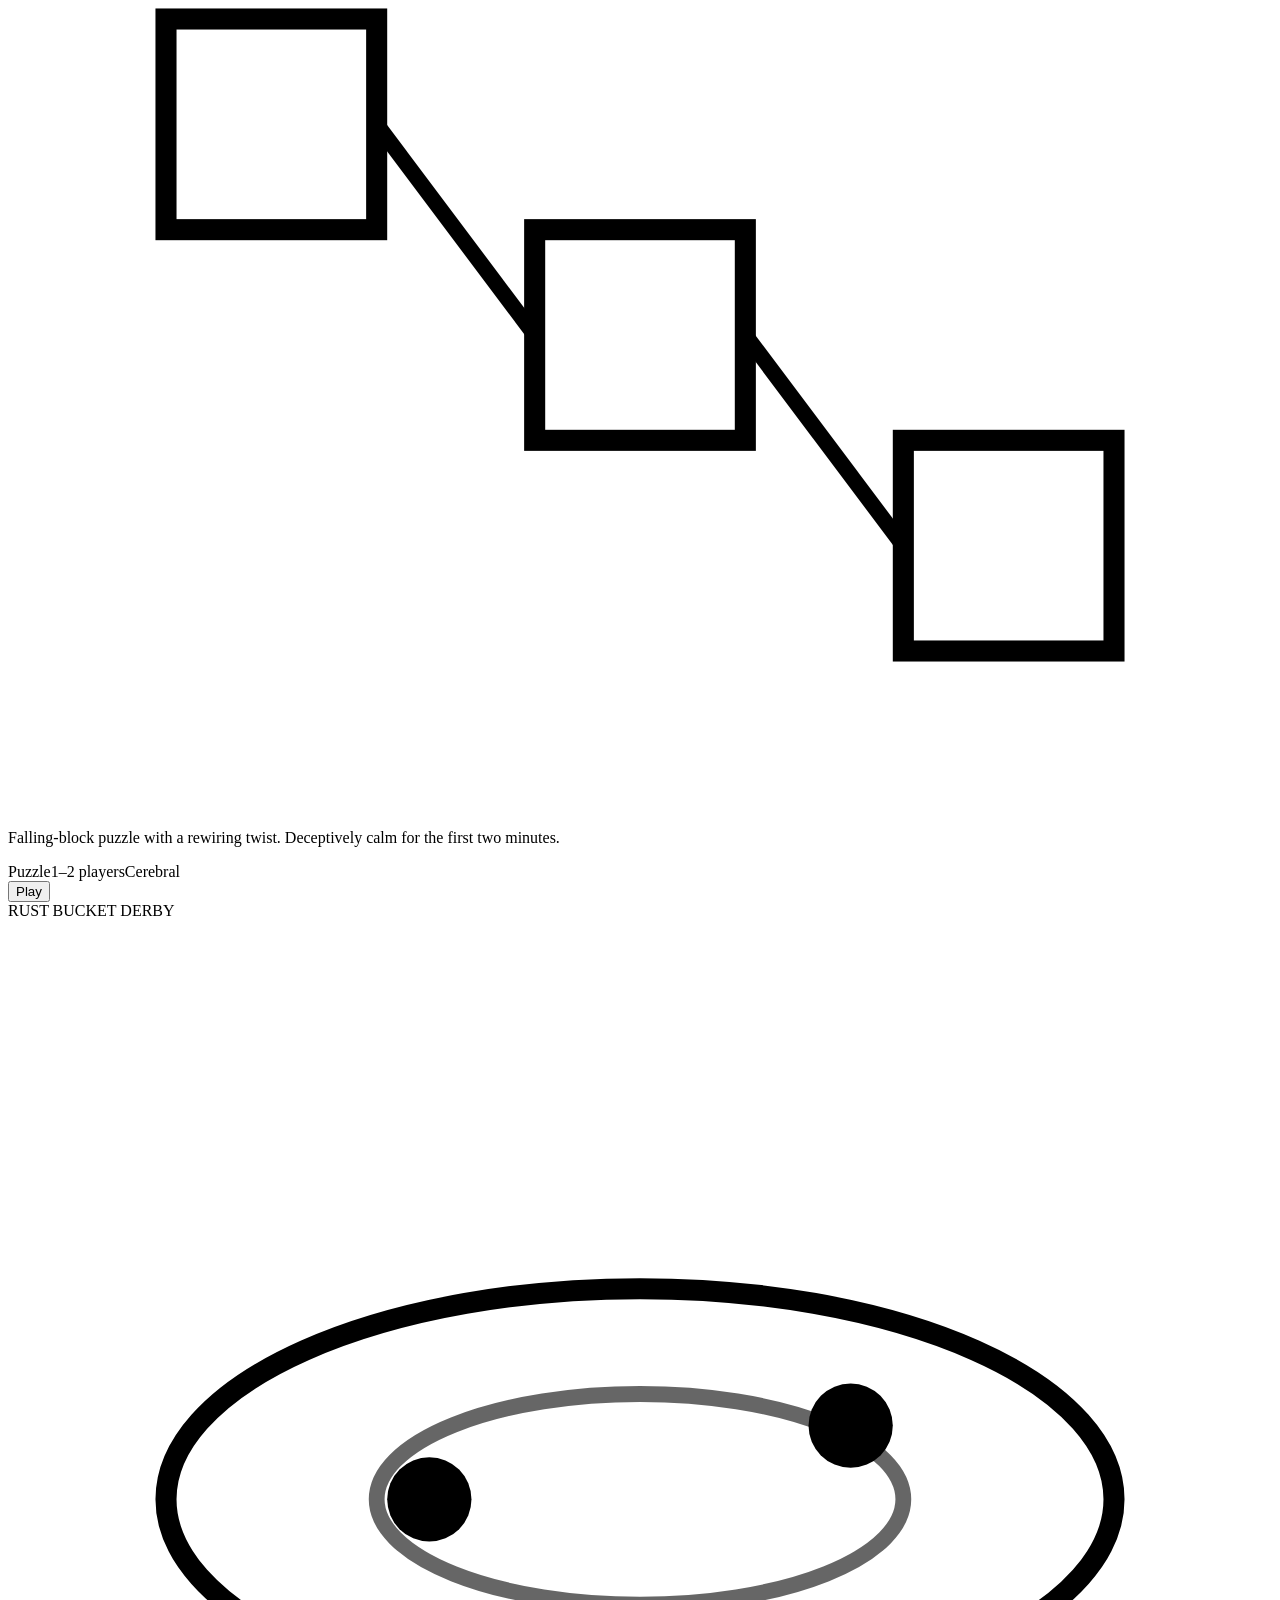
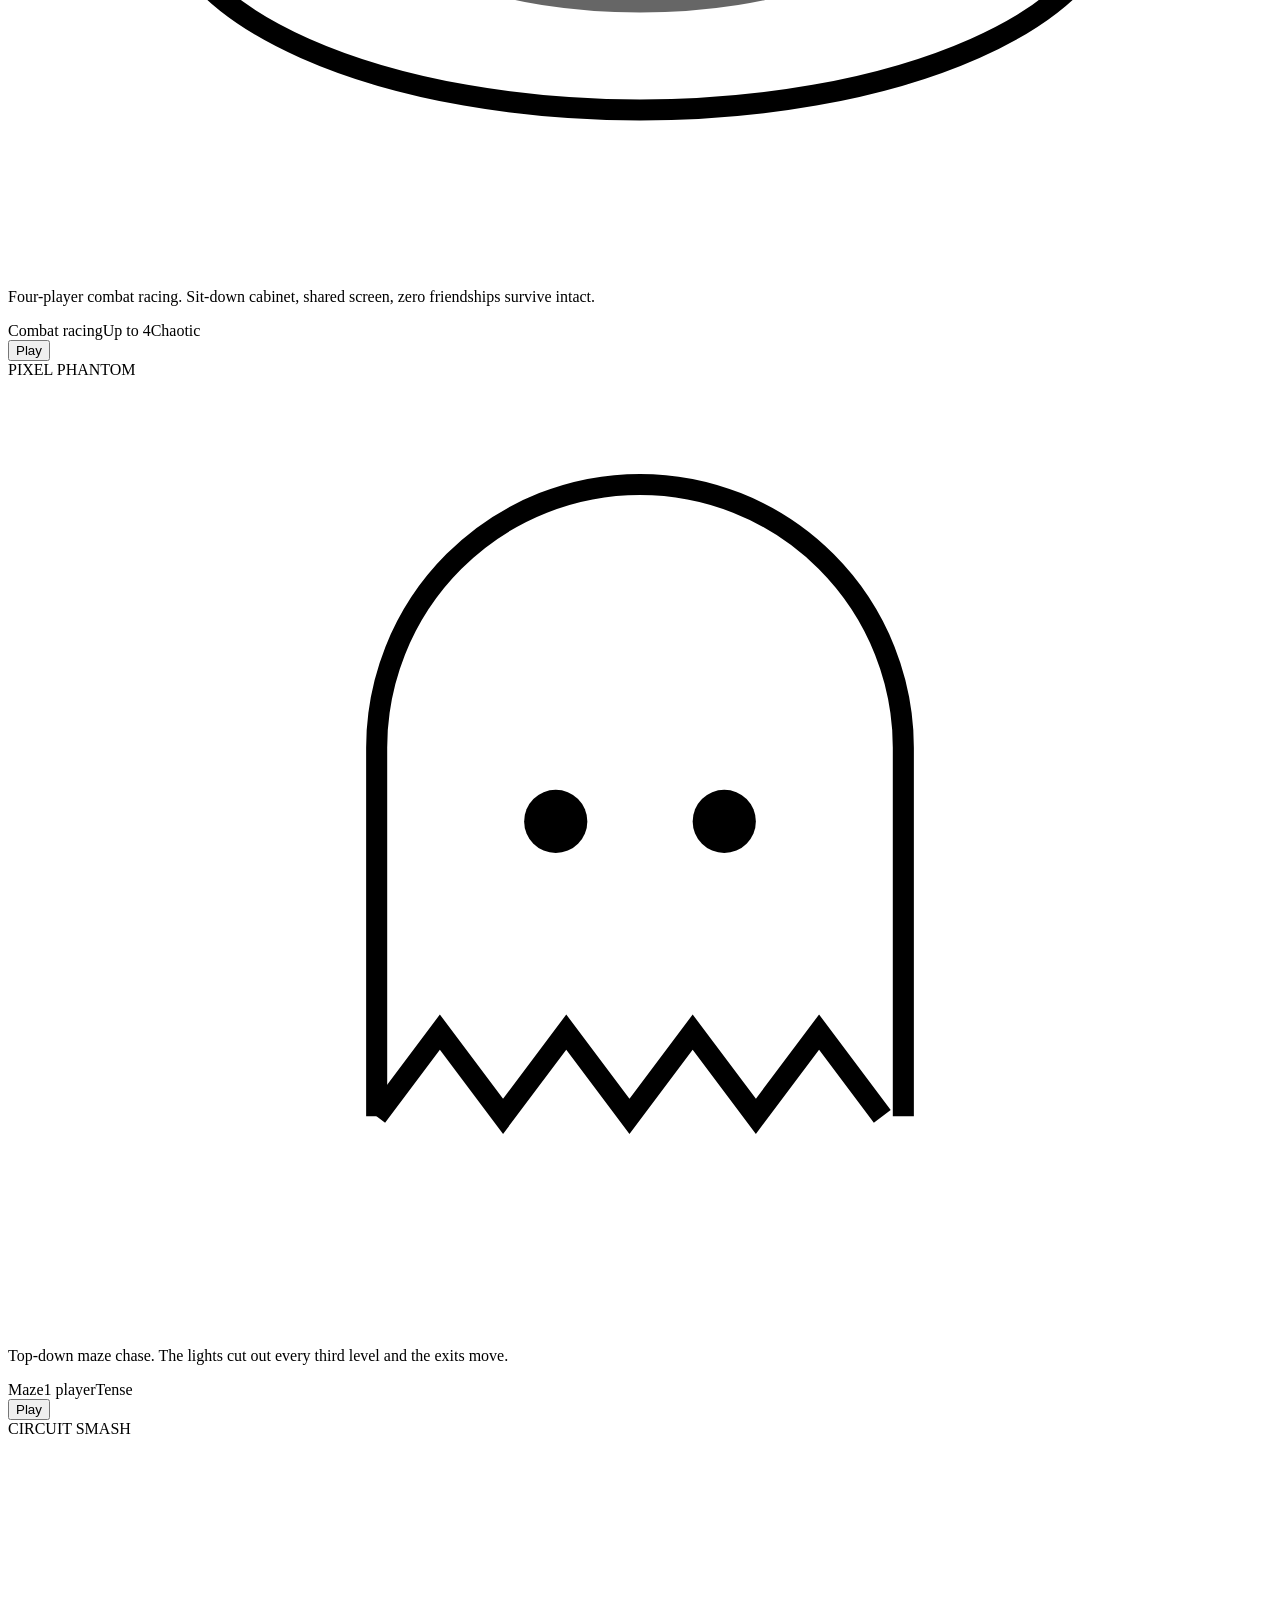
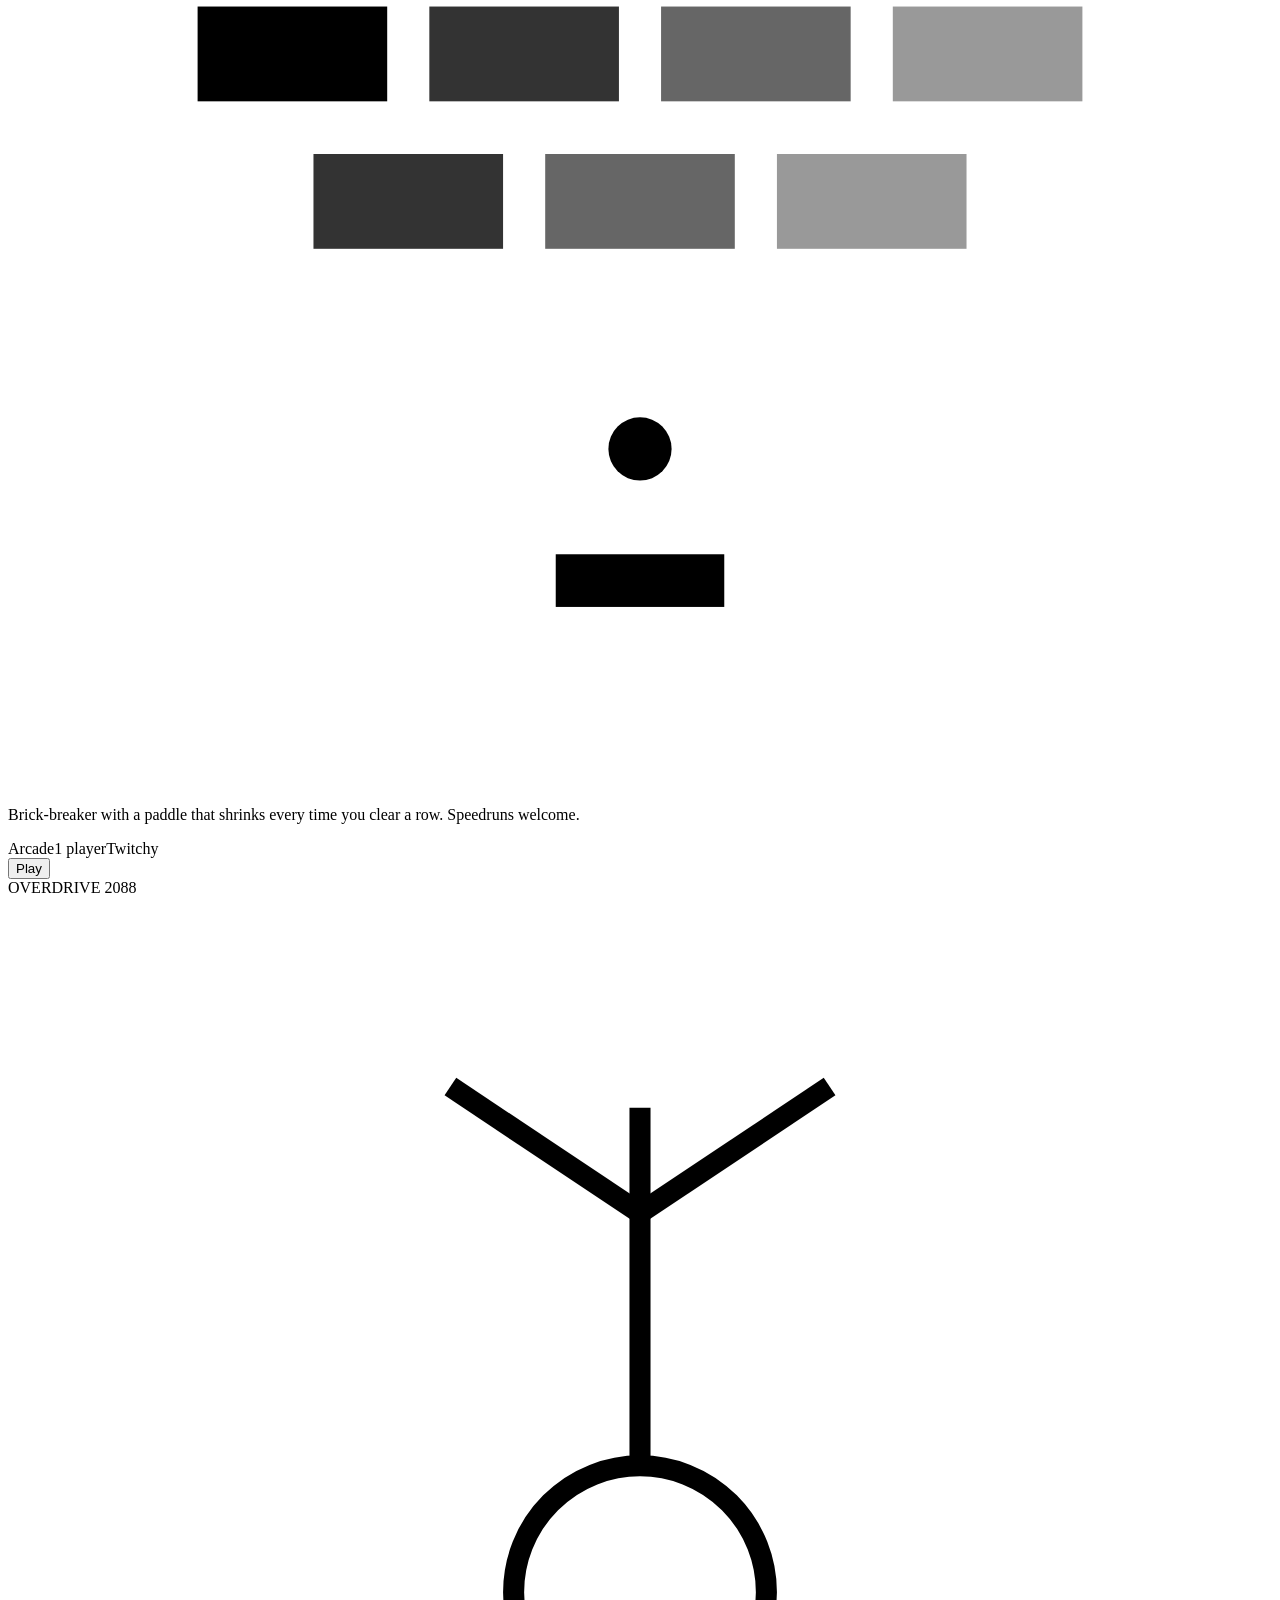
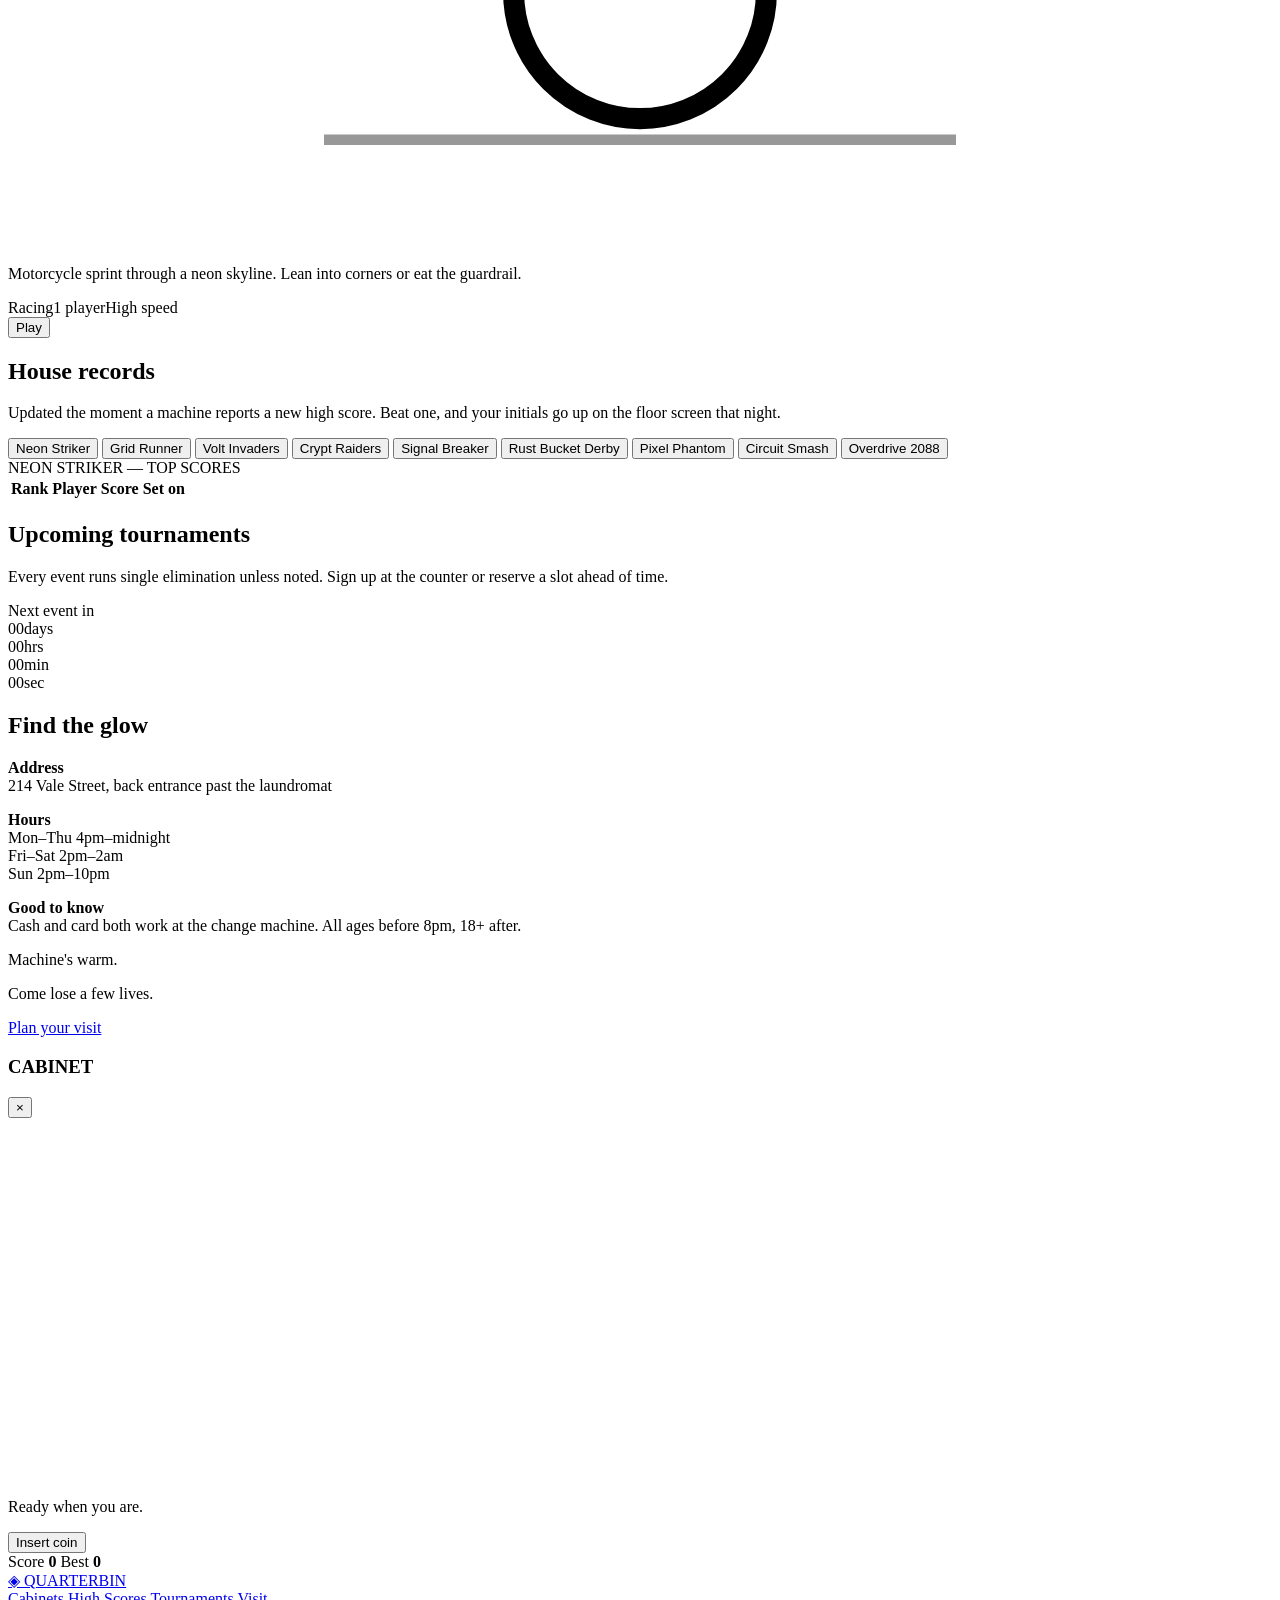
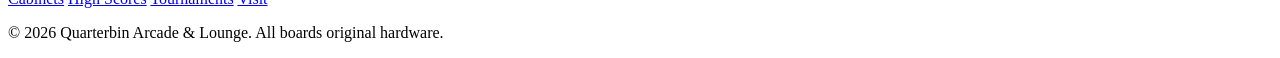
==== commit dd8a8e14: "Rename index (3).html to index.html" ====
--- a/index.html
+++ b/index.html
@@ -86,7 +86,7 @@
         <div class="cabinet-panel">
           <p class="cabinet-desc">1v1 fighter. Six characters, one secret boss nobody's beaten sober.</p>
           <div class="cabinet-tags"><span>Fighting</span><span>2 players</span><span>Brutal</span></div>
-          <button class="cabinet-play is-disabled" disabled>Being repaired</button>
+          <button class="cabinet-play" data-game="neon-striker">Play</button>
         </div>
       </article>
 
@@ -148,7 +148,7 @@
         <div class="cabinet-panel">
           <p class="cabinet-desc">Isometric dungeon crawl. Traps reset nightly. Map memorized by regulars only.</p>
           <div class="cabinet-tags"><span>Adventure</span><span>1 player</span><span>Hard</span></div>
-          <button class="cabinet-play is-disabled" disabled>Being repaired</button>
+          <button class="cabinet-play" data-game="crypt-raiders">Play</button>
         </div>
       </article>
 
@@ -189,7 +189,7 @@
         <div class="cabinet-panel">
           <p class="cabinet-desc">Four-player combat racing. Sit-down cabinet, shared screen, zero friendships survive intact.</p>
           <div class="cabinet-tags"><span>Combat racing</span><span>Up to 4</span><span>Chaotic</span></div>
-          <button class="cabinet-play is-disabled" disabled>Being repaired</button>
+          <button class="cabinet-play" data-game="rust-bucket-derby">Play</button>
         </div>
       </article>
 
@@ -209,7 +209,7 @@
         <div class="cabinet-panel">
           <p class="cabinet-desc">Top-down maze chase. The lights cut out every third level and the exits move.</p>
           <div class="cabinet-tags"><span>Maze</span><span>1 player</span><span>Tense</span></div>
-          <button class="cabinet-play is-disabled" disabled>Being repaired</button>
+          <button class="cabinet-play" data-game="pixel-phantom">Play</button>
         </div>
       </article>
 
@@ -255,7 +255,7 @@
         <div class="cabinet-panel">
           <p class="cabinet-desc">Motorcycle sprint through a neon skyline. Lean into corners or eat the guardrail.</p>
           <div class="cabinet-tags"><span>Racing</span><span>1 player</span><span>High speed</span></div>
-          <button class="cabinet-play is-disabled" disabled>Being repaired</button>
+          <button class="cabinet-play" data-game="overdrive-2088">Play</button>
         </div>
       </article>
 
